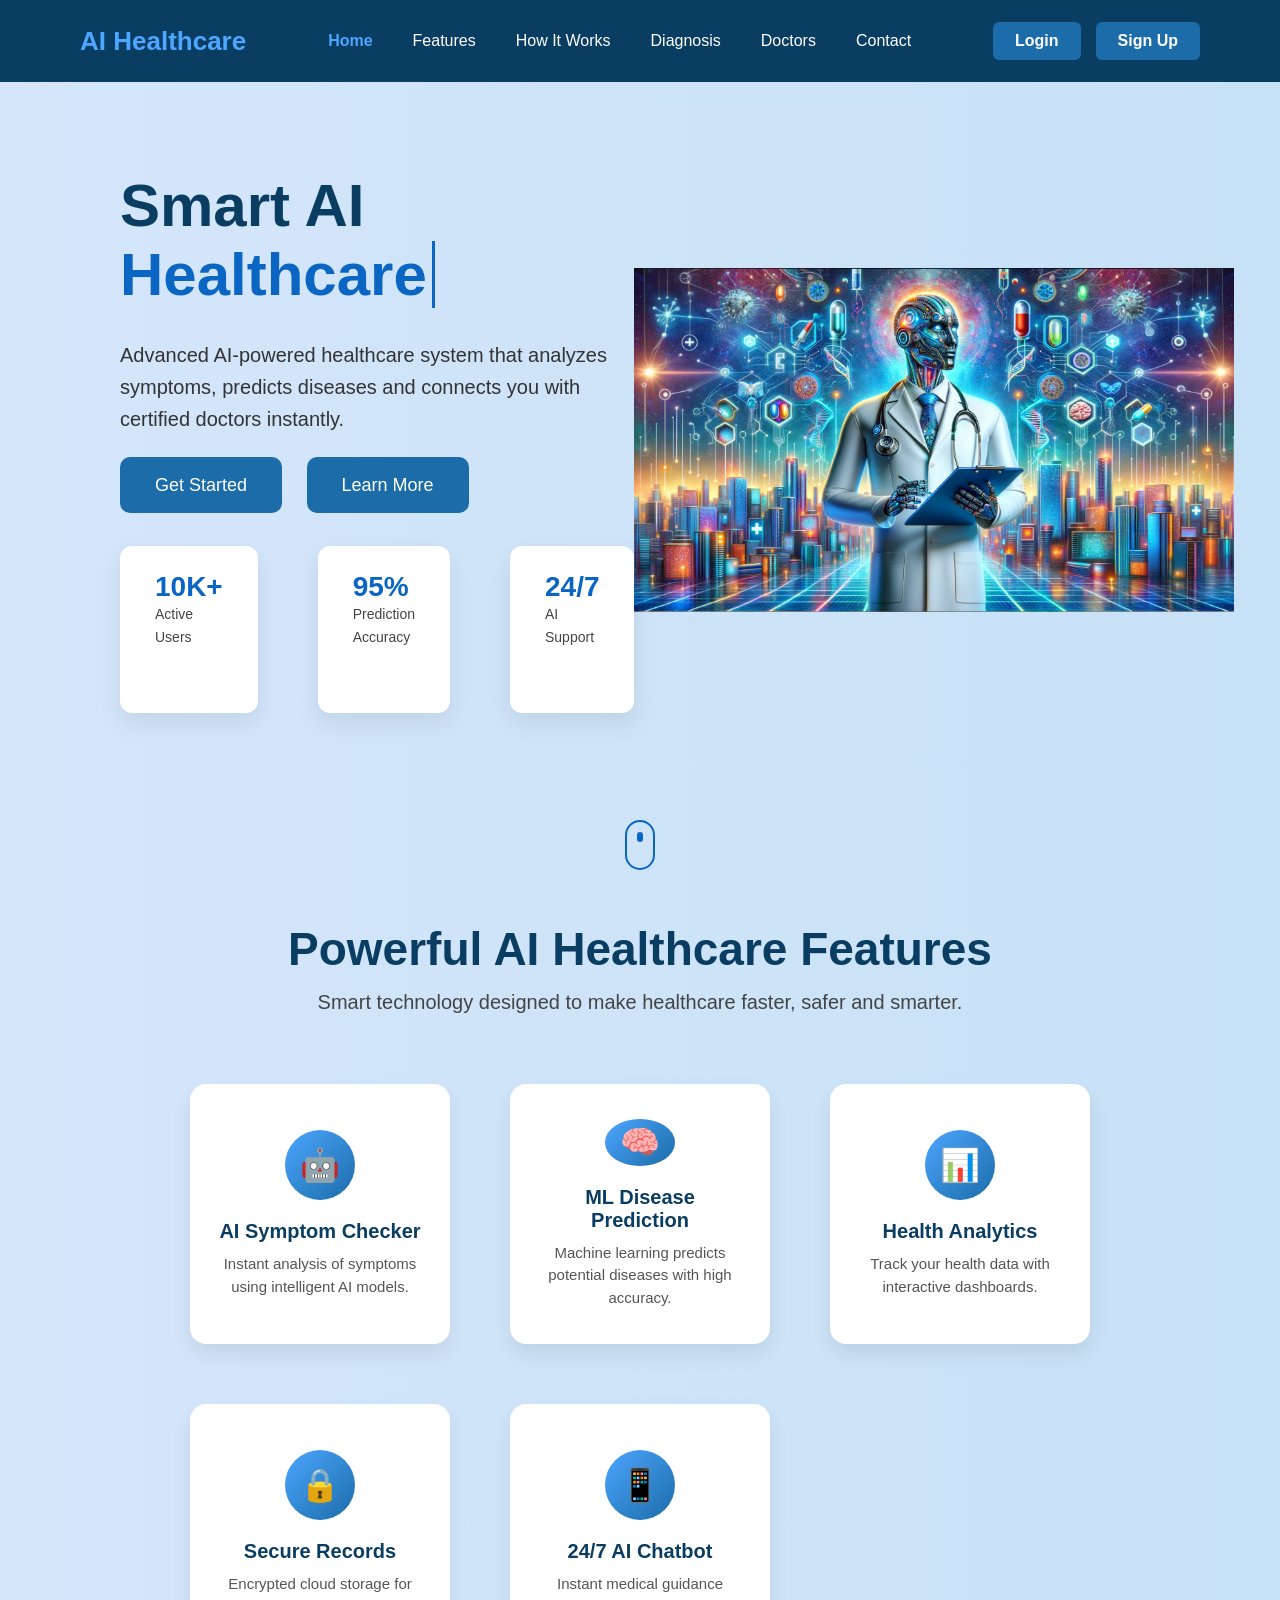
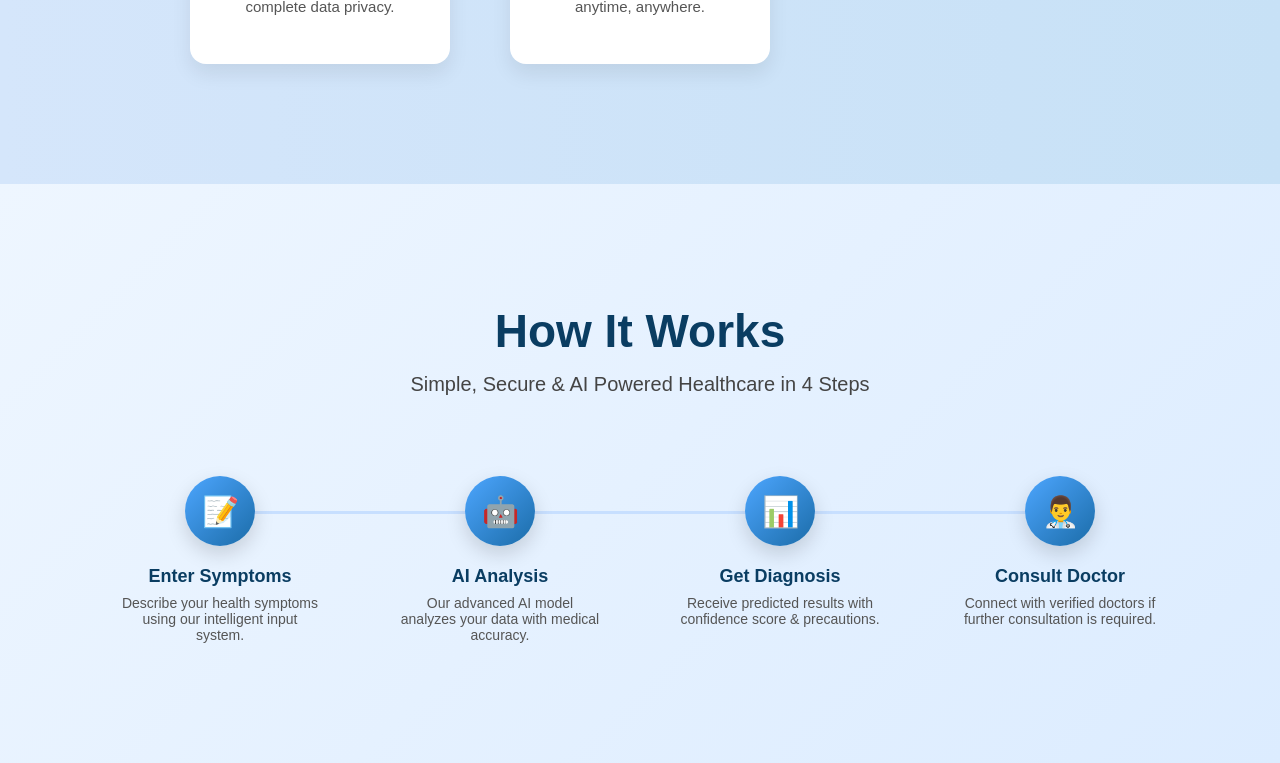
==== index.html @ 1644f329 "change style of how it works" ====
<!DOCTYPE html>
<html lang="en">
<head>
    <meta charset="UTF-8">
    <title>AI Healthcare Assistant</title>
    <link rel="stylesheet" href="style.css">
</head>
<body>

<nav class="navbar">
    <div class="logo">AI Healthcare</div>
    
    <ul class="nav-links">
        <li><a href="#home">Home</a></li>
        <li><a href="#features">Features</a></li>
        <li><a href="#how-it-works">How It Works</a></li>
        <li><a href="#diagnosis">Diagnosis</a></li>
        <li><a href="#doctors">Doctors</a></li>
        <li><a href="contact">Contact</a></li>
    </ul>

    <div class="auth-buttons">
        <a href="#" class="login">Login</a>
        <a href="#" class="signup">Sign Up</a>
    </div>
</nav>
<section class="home" id="home">

    <div class="floating-shape shape1"></div>
    <div class="floating-shape shape2"></div>
    <div class="floating-shape shape3"></div>

    <div class="home-content">
        <h1>
            Smart AI <span class="typing"></span>
        </h1>

        <p>
            Advanced AI-powered healthcare system that analyzes symptoms,
            predicts diseases and connects you with certified doctors instantly.
        </p>

        <div class="home-buttons">
            <a href="#" class="btn primary-btn">Get Started</a>
            <a href="#" class="btn secondary-btn">Learn More</a>
        </div>

        <div class="hero-stats">
            <div class="stat">
                <h3>10K+</h3>
                <p>Active Users</p>
            </div>
            <div class="stat">
                <h3>95%</h3>
                <p>Prediction Accuracy</p>
            </div>
            <div class="stat">
                <h3>24/7</h3>
                <p>AI Support</p>
            </div>
        </div>
    </div>

    <div class="home-image">
        <img src="healthcare.png" alt="AI Healthcare">
    </div>

    <div class="scroll-indicator"></div>

</section>
<section class="features" id="features">
    <h2 class="section-title">Powerful AI Healthcare Features</h2>
    <p class="section-subtitle">
        Smart technology designed to make healthcare faster, safer and smarter.
    </p>

    <!-- FIXED CLASS NAME -->
    <div class="features-container">

        <div class="feature-card">
            <div class="feature-icon">🤖</div>
            <h3>AI Symptom Checker</h3>
            <p>Instant analysis of symptoms using intelligent AI models.</p>
        </div>

        <div class="feature-card">
            <div class="feature-icon">🧠</div>
            <h3>ML Disease Prediction</h3>
            <p>Machine learning predicts potential diseases with high accuracy.</p>
        </div>

        <div class="feature-card">
            <div class="feature-icon">📊</div>
            <h3>Health Analytics</h3>
            <p>Track your health data with interactive dashboards.</p>
        </div>

        <div class="feature-card">
            <div class="feature-icon">🔒</div>
            <h3>Secure Records</h3>
            <p>Encrypted cloud storage for complete data privacy.</p>
        </div>

        <div class="feature-card">
            <div class="feature-icon">📱</div>
            <h3>24/7 AI Chatbot</h3>
            <p>Instant medical guidance anytime, anywhere.</p>
        </div>

    </div>
</section>


<section class="how-it-works" id="how-it-works">
    <div class="container">
        <h2 class="section-title">How It Works</h2>
        <p class="section-subtitle">Simple, Secure & AI Powered Healthcare in 4 Steps</p>

        <!-- FIXED CLASS NAME -->
        <div class="steps-container">

            <div class="step">
                <div class="step-icon">📝</div>
                <h3>Enter Symptoms</h3>
                <p>Describe your health symptoms using our intelligent input system.</p>
            </div>

            <div class="step">
                <div class="step-icon">🤖</div>
                <h3>AI Analysis</h3>
                <p>Our advanced AI model analyzes your data with medical accuracy.</p>
            </div>

            <div class="step">
                <div class="step-icon">📊</div>
                <h3>Get Diagnosis</h3>
                <p>Receive predicted results with confidence score & precautions.</p>
            </div>

            <div class="step">
                <div class="step-icon">👨‍⚕️</div>
                <h3>Consult Doctor</h3>
                <p>Connect with verified doctors if further consultation is required.</p>
            </div>

        </div>
    </div>
</section>
<script src="script.js"></script> </body> </html>
---- style.css ----
* {
    margin: 0;
    padding: 0;
    box-sizing: border-box;
    font-family: Arial, sans-serif;
}



.navbar {
    position: sticky;
    top: 0;
    z-index: 1000;
    display: flex;
    justify-content: space-between;
    align-items: center;
    padding: 22px 80px;
    background: #0A3D62;
    box-shadow: 0 4px 20px rgba(0, 0, 0, 0.2);
}

.logo {
    font-size: 26px;
    font-weight: bold;
    color:  #4DA6FF;
}

.nav-links {
    list-style: none;
    display: flex;
    gap: 40px;
}

.nav-links a {
    text-decoration: none;
    color: #ffffff;
    font-size: 16px;
    transition: 0.3s;
}

.nav-links a:hover {
    color: #4DA6FF;
}
.auth-buttons {
    display: flex;
    gap: 15px;
}

.login {
    background: #1B6CA8;
    padding: 10px 22px;
    border-radius: 6px;
    text-decoration: none;
    color: white;
    font-weight: bold;
    transition: 0.3s;}

.signup {
    background: #1B6CA8;
    padding: 10px 22px;
    border-radius: 6px;
    text-decoration: none;
    color: white;
    font-weight: bold;
    transition: 0.3s;
}
.login:hover {
    background: #4DA6FF;
}

.signup:hover {
    background: #4DA6FF;
}

/* ================= HOME ================= */

.home {
    display: flex;
    justify-content: space-between;
    align-items: center;
    padding: 0 120px;
    min-height: 80vh;
     overflow:hidden;
    background:linear-gradient(to right, #d5e6fb, #c7e1f6);
}

.home-content{
    max-width:650px;
    z-index:2;
}
.home-content h1 {
    font-size: 60px;
    color: #0A3D62;
    margin-bottom: 30px;
    font-weight:bold;
}

.typing {
    color:#0a66c2;
    border-right: 3px solid #0a66c2;
    animation: typing 3s steps(30) infinite, blink 0.75s step-end infinite;
    padding-right: 5px;
}

.home-content p {
    font-size: 20px;
    margin-bottom: 40px;
    line-height: 1.6;
    color: #333;
}
.home-buttons .btn{
    padding:18px 35px;
    border-radius:10px;
    margin-right:20px;
    font-size:18px;
    text-decoration:none;
}
.primary-btn {
    background: #1B6CA8;
    color: white;
    padding: 16px 30px;
    border-radius: 8px;
    text-decoration: none;
    transition: 0.3s;
}

.primary-btn:hover {
    background: #0A3D62;
}

.secondary-btn {
     background: #1B6CA8;
    color: white;
    padding: 16px 30px;
    border-radius: 8px;
    text-decoration: none;
    transition: 0.3s;
   
}

.secondary-btn:hover {
    background: #0A3D62;
    color: white;
}



.hero-stats {
    display: flex;
    gap: 60px;
    margin-top: 50px;
}

.stat {
    background: white;
    padding: 25px 35px;
    border-radius: 12px;
    box-shadow: 0 10px 25px rgba(0,0,0,0.08);
}

.stat h3 {
    font-size: 28px;
    color: #0a66c2;
}

.stat p {
    font-size: 14px;
    color:#444;
}
/* SCROLL ANIMATION */




.home-image img {
    width: 600px;
    animation: floatImage 4s ease-in-out infinite;
}
@keyframes typing {
    from { width: 0; }
    to { width: 100%; }
}
@keyframes blink {
    0%, 100% { border-color: transparent; }
    50% { border-color: #0a66c2; }
}
@keyframes floatImage {
    0% { transform: translateY(0); }
    50% { transform: translateY(-20px); }
    100% { transform: translateY(0); }
}

.scroll-indicator{
    position:absolute;
    bottom:30px;
    left:50%;
    transform:translateX(-50%);
    width:30px;
    height:50px;
    border:2px solid #0a66c2;
    border-radius:25px;
}

.scroll-indicator::after{
    content:'';
    position:absolute;
    top:10px;
    left:50%;
    transform:translateX(-50%);
    width:6px;
    height:10px;
    background:#0a66c2;
    border-radius:3px;
    animation:scroll 2s infinite;
}

@keyframes scroll{
    0%{opacity:0; top:10px;}
    50%{opacity:1;}
    100%{opacity:0; top:25px;}
}



.features {
    padding: 120px 10%;
    text-align: center;
     background:linear-gradient(to right, #d5e6fb, #c7e1f6);
}



.section-title {
    font-size: 46px;
    color: #0A3D62;
    margin-bottom: 15px;
    font-weight: 700;
}

.section-subtitle {
    font-size: 20px;
    color: #444;
    margin-bottom: 70px;
}



.features-container {
    display: grid;
    grid-template-columns: repeat(3, 260px);
    justify-content: center;
    gap: 60px;
}


.feature-card {
    width: 260px;
    height: 260px;
    background: white;
    border-radius: 16px;
    padding: 35px 25px;
    text-align: center;
    box-shadow: 0 10px 20px rgba(0,0,0,0.08);
    transition: transform 0.3s ease, box-shadow 0.3s ease;

    display: flex;
    flex-direction: column;
    justify-content: center;
    align-items: center;
}



.feature-card:hover {
    transform: scale(1.02);
    box-shadow: 0 18px 35px rgba(0,0,0,0.18);
}



.feature-icon {
    font-size: 32px;
    width: 70px;
    height: 70px;
    border-radius: 50%;
    margin-bottom: 20px;

    display: flex;
    align-items: center;
    justify-content: center;

    background: linear-gradient(135deg,#4DA6FF,#1B6CA8);
    color: white;
}



.feature-card h3 {
    font-size: 20px;
    margin-bottom: 10px;
    color: #0A3D62;
}



.feature-card p {
    font-size: 15px;
    color: #555;
    line-height: 1.5;
}



.feature-card:last-child {
    grid-column: 2;
}

/* ================= HOW IT WORKS ================= */

.how-it-works{
    padding:120px 8%;
    background:linear-gradient(135deg,#eef6ff,#dcecff);
    text-align:center;
}

/* STEPS CONTAINER */

.steps-container{
    display:flex;
    justify-content:center;
    align-items:flex-start;
    gap:80px;
    margin-top:80px;
    position:relative;
    flex-wrap:nowrap;
}

/* HORIZONTAL LINE */

.steps-container::before{
    content:"";
    position:absolute;
    top:35px;
    left:10%;
    width:80%;
    height:3px;
    background:#c7dfff;
}

/* STEP */

.step{
    width:200px;
    text-align:center;
}

/* ICON */

.step-icon{
    width:70px;
    height:70px;
    margin:auto;
    border-radius:50%;
    background:linear-gradient(135deg,#4DA6FF,#1B6CA8);
    color:white;
    font-size:30px;

    display:flex;
    align-items:center;
    justify-content:center;

    box-shadow:0 8px 20px rgba(0,0,0,0.15);
    margin-bottom:20px;

    transition:0.3s;
}

/* HOVER EFFECT */

.step:hover .step-icon{
    transform:scale(1.15);
    box-shadow:0 12px 30px rgba(0,0,0,0.25);
}

/* TEXT */

.step h3{
    font-size:18px;
    margin-bottom:8px;
    color:#0A3D62;
}

.step p{
    font-size:14px;
    color:#555;
}

.hidden{
opacity:0;
transform:translateY(40px);
transition:all 0.8s ease;
}

.show{
opacity:1;
transform:translateY(0);
}

/* ACTIVE NAVBAR LINK */

.nav-links a.active{
color:#4DA6FF;
font-weight:bold;
}
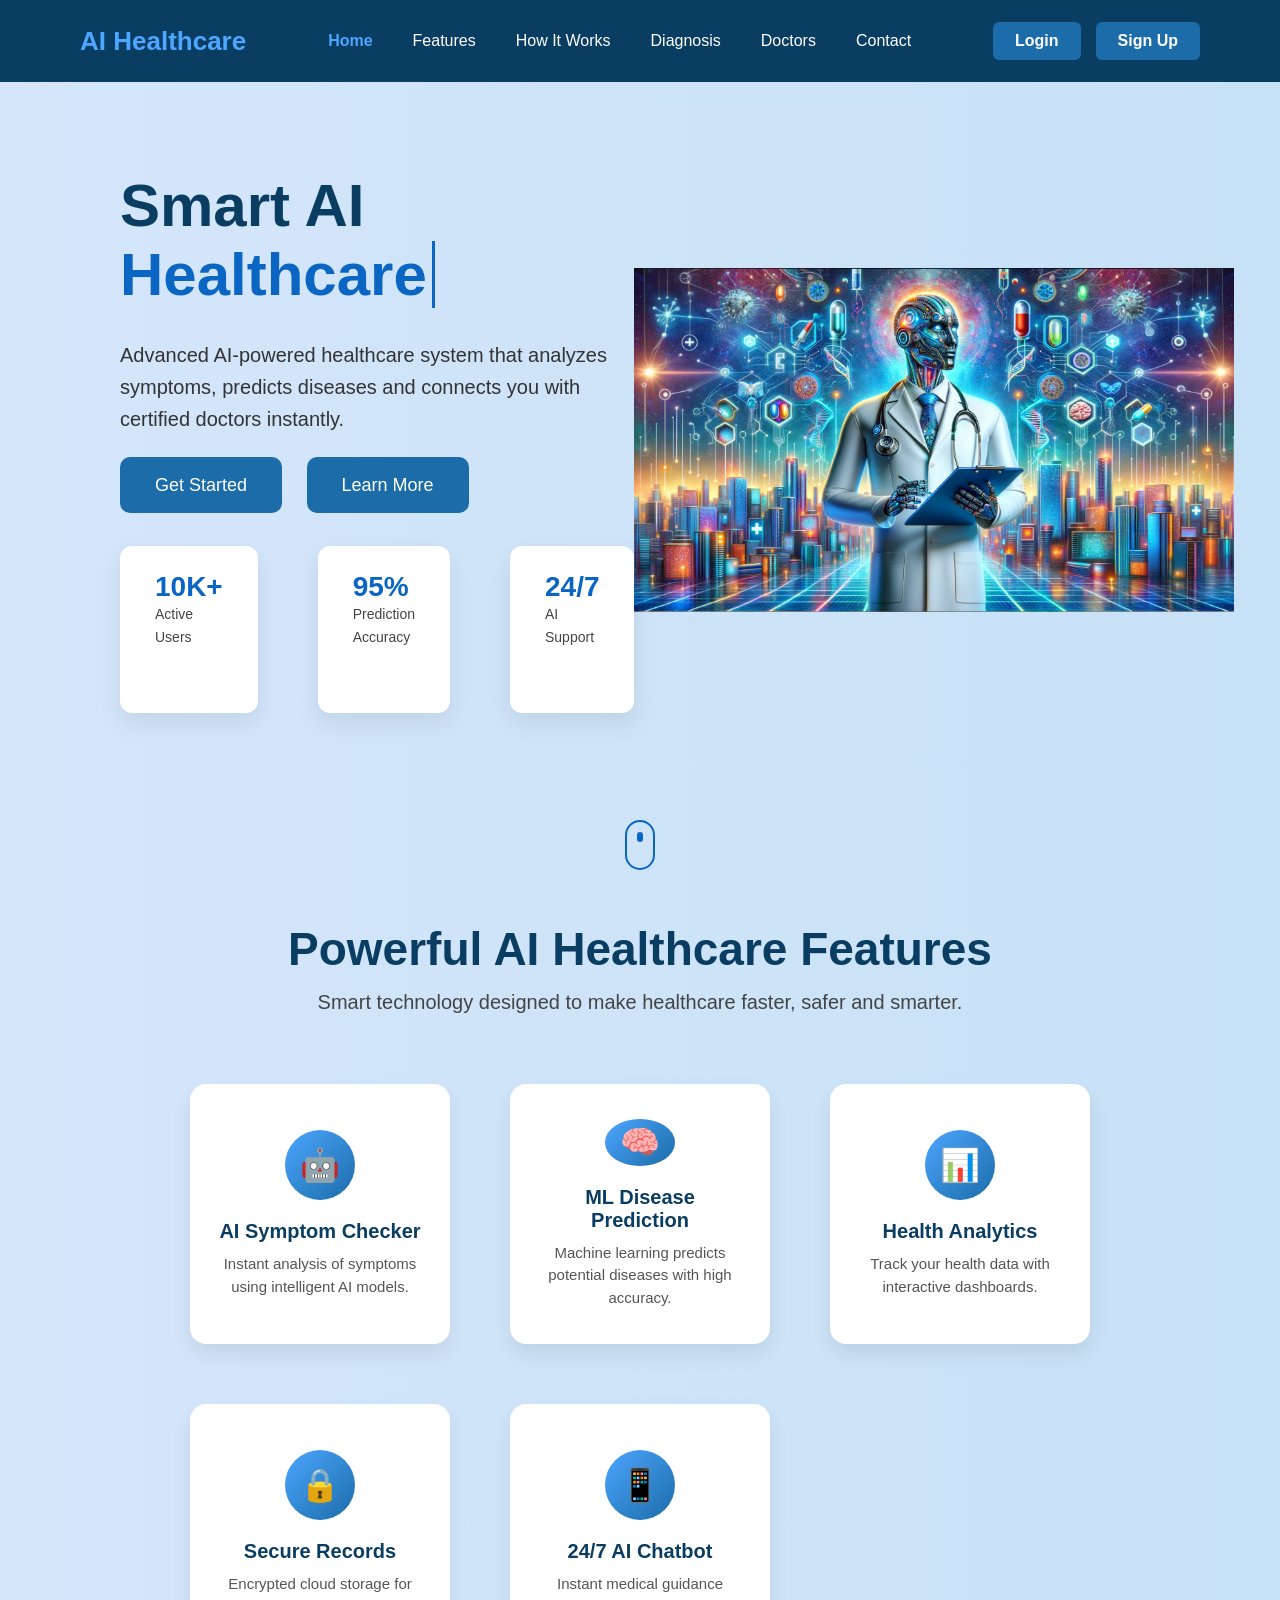
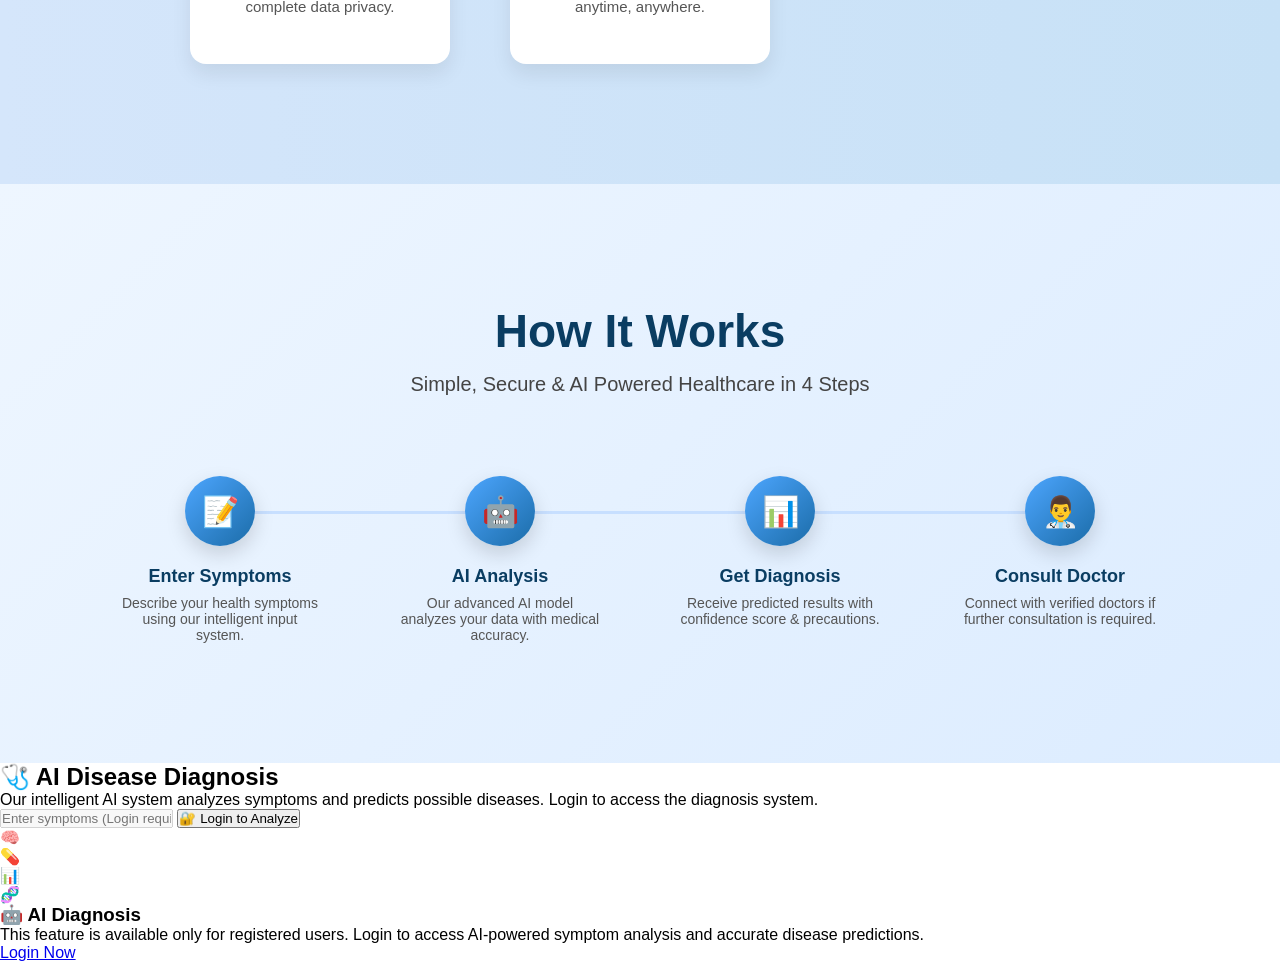
==== commit 5897c275: "created disgnosis section" ====
--- a/index.html
+++ b/index.html
@@ -116,7 +116,7 @@
         <h2 class="section-title">How It Works</h2>
         <p class="section-subtitle">Simple, Secure & AI Powered Healthcare in 4 Steps</p>
 
-        <!-- FIXED CLASS NAME -->
+      
         <div class="steps-container">
 
             <div class="step">
@@ -146,4 +146,64 @@
         </div>
     </div>
 </section>
+<section class="diagnosis" id="diagnosis">
+
+<div class="diagnosis-container">
+
+<div class="diagnosis-left">
+
+<h2 class="diagnosis-title">
+🩺 AI Disease Diagnosis
+</h2>
+
+<p class="diagnosis-subtitle">
+Our intelligent AI system analyzes symptoms and predicts possible diseases.
+Login to access the diagnosis system.
+</p>
+
+<div class="diagnosis-box">
+
+<input type="text" placeholder="Enter symptoms (Login required)" disabled>
+
+<button id="loginRedirectBtn">
+🔐 Login to Analyze
+</button>
+
+</div>
+
+<div class="diagnosis-icons">
+
+<div class="d-icon">🧠</div>
+<div class="d-icon">💊</div>
+<div class="d-icon">📊</div>
+<div class="d-icon">🧬</div>
+
+</div>
+
+</div>
+
+
+<div class="diagnosis-right">
+
+<div class="result-box">
+
+<h3>🤖 AI Diagnosis</h3>
+
+<p>
+This feature is available only for registered users.
+Login to access AI-powered symptom analysis and
+accurate disease predictions.
+</p>
+
+<a href="login.html" class="diagnosis-login-btn">
+Login Now
+</a>
+
+</div>
+
+</div>
+
+</div>
+
+</section>
 <script src="script.js"></script> </body> </html>
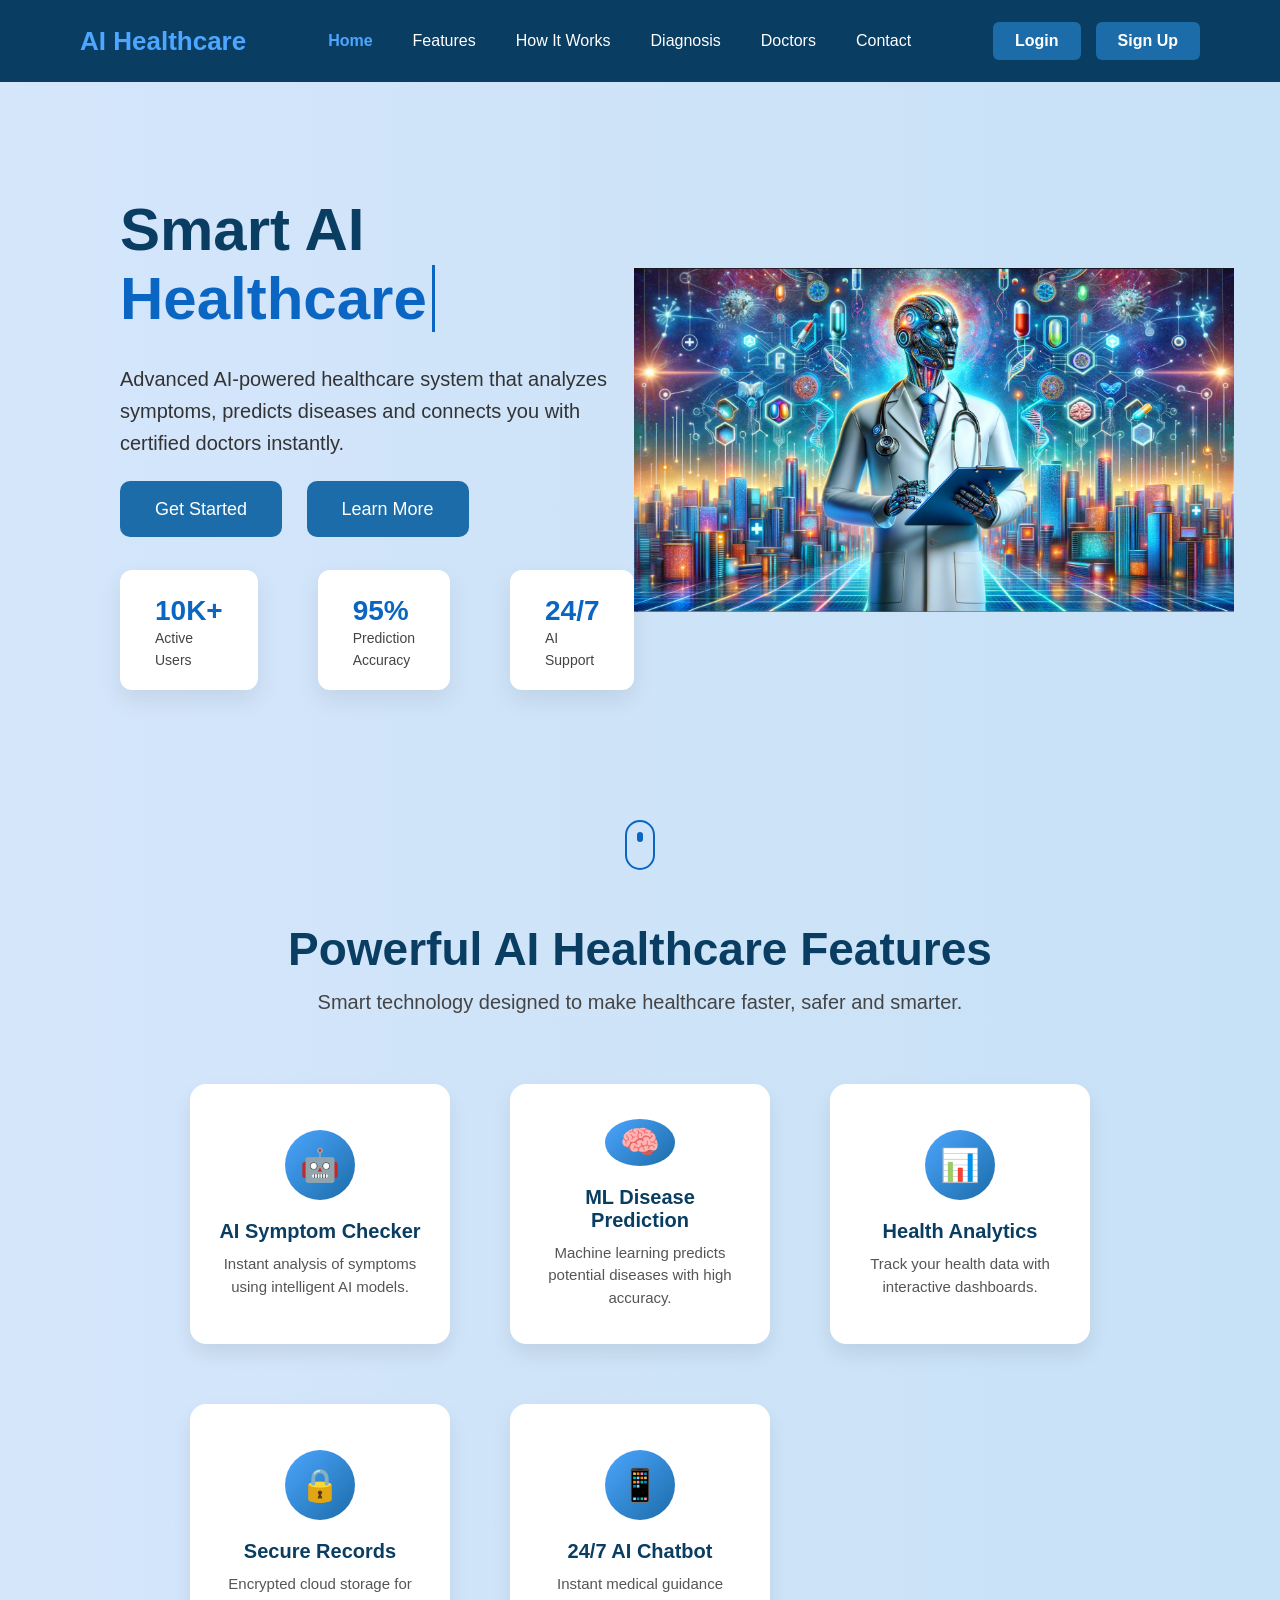
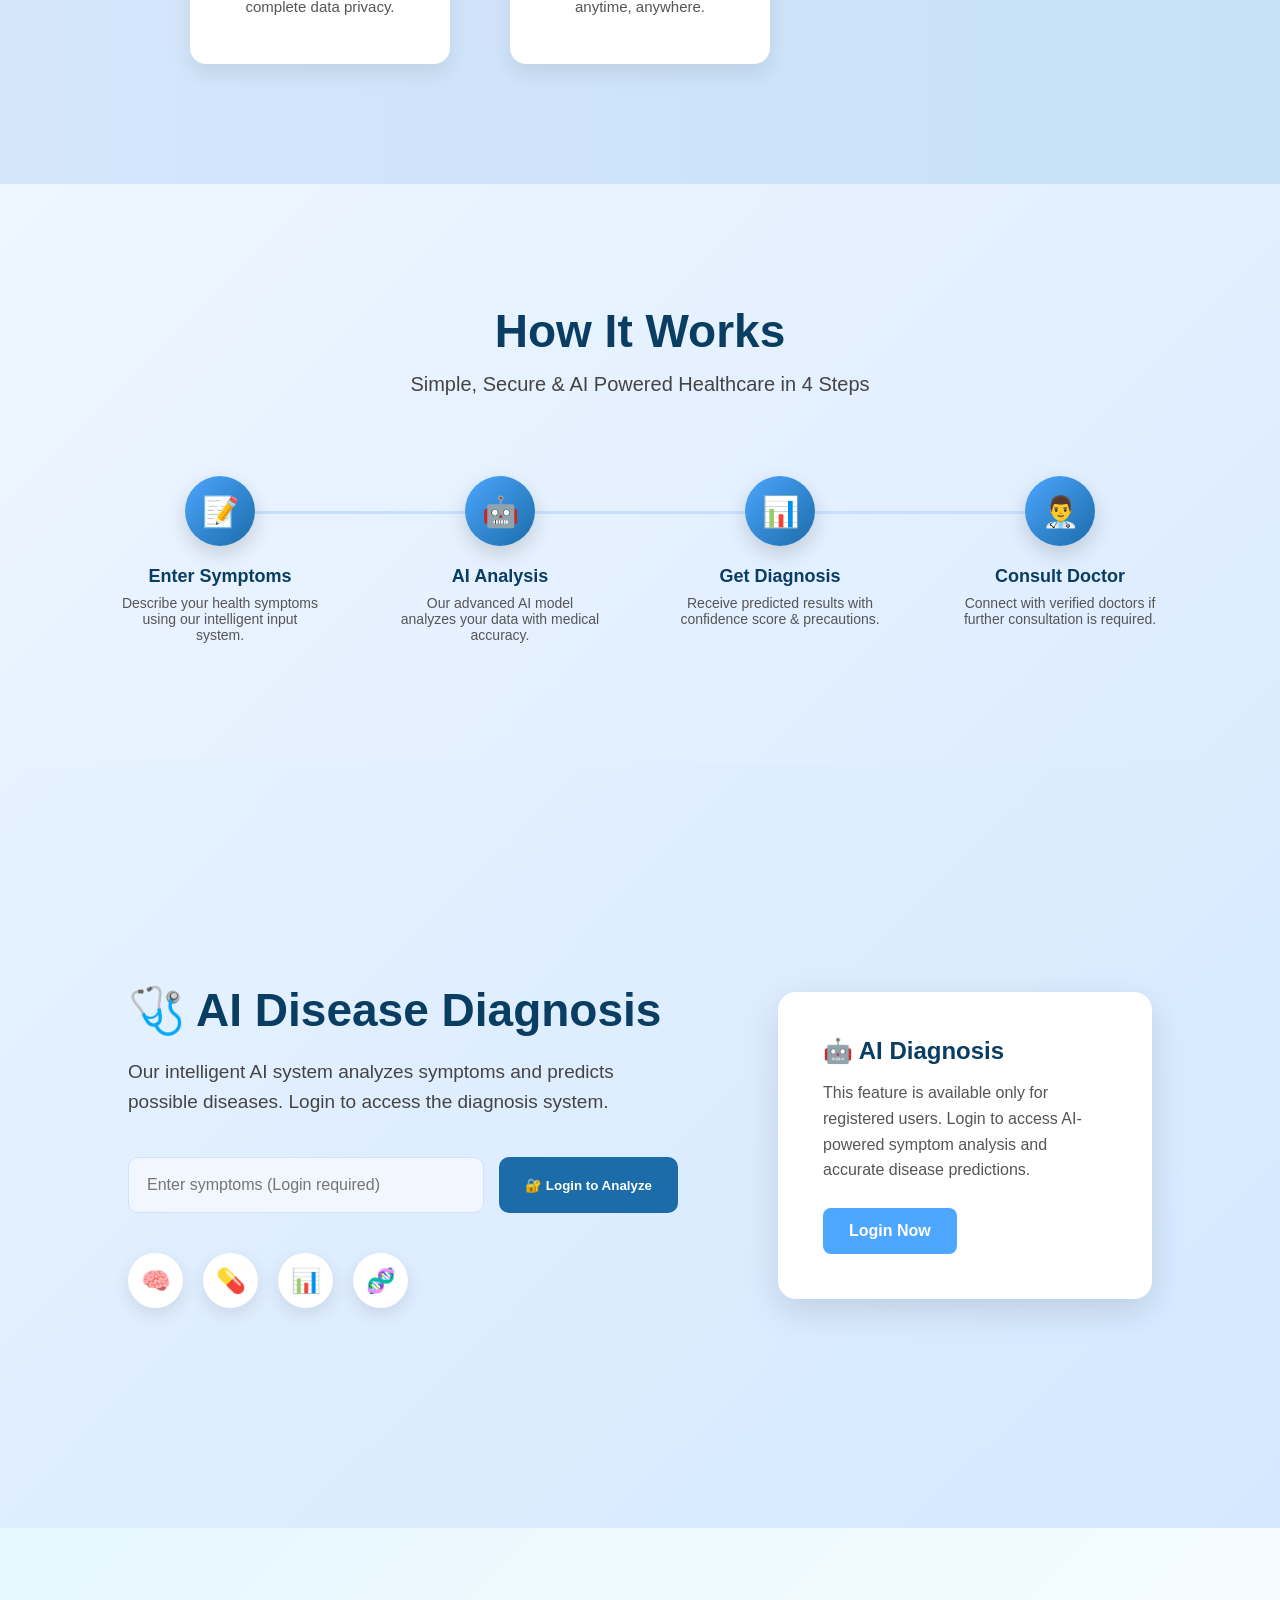
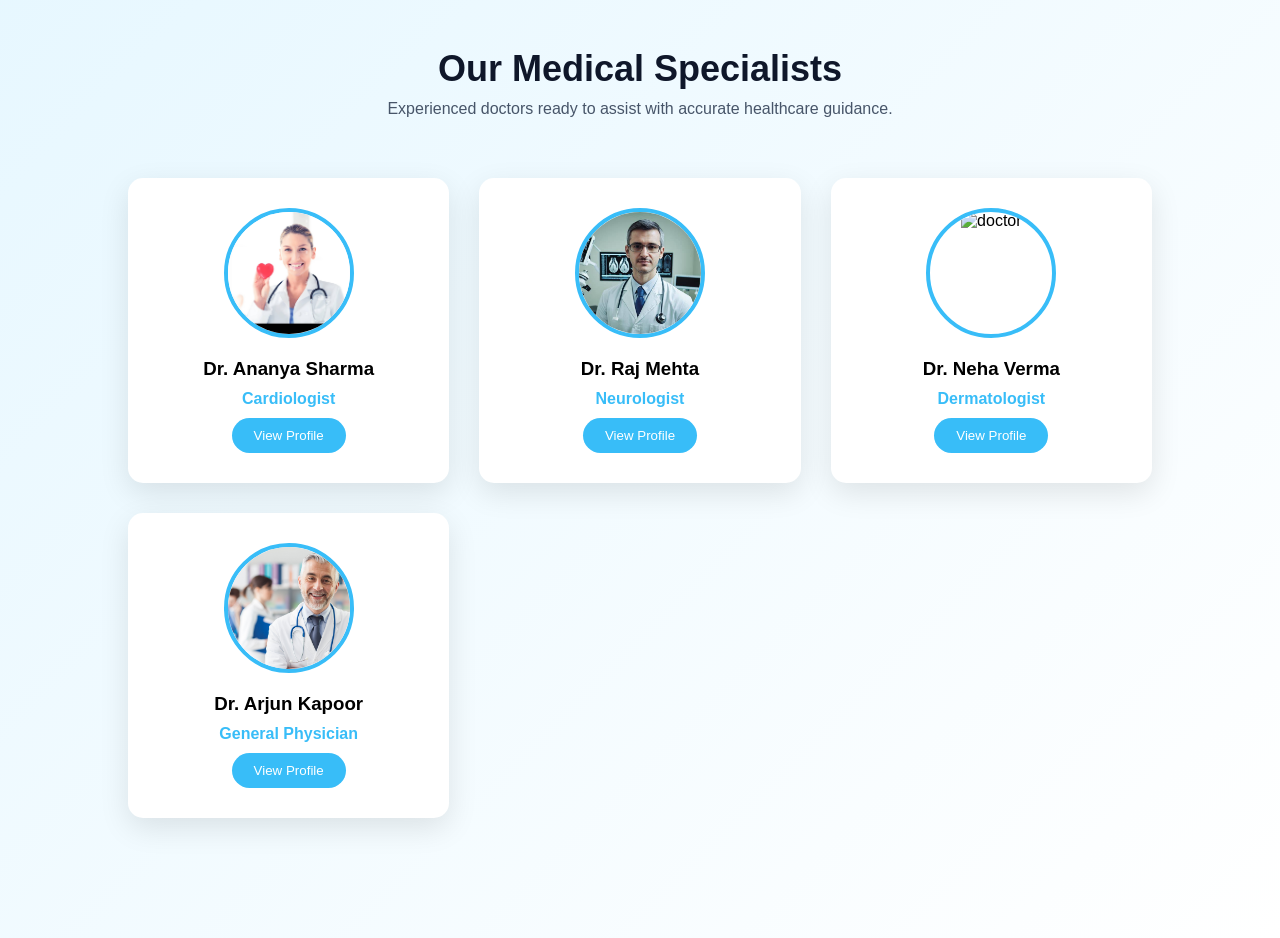
==== commit 69c42609: "Add doctors section with profile cards and animations" ====
--- a/index.html
+++ b/index.html
@@ -206,4 +206,52 @@
 </div>
 
 </section>
+<section class="doctors" id="doctors">
+
+<h2 class="doctors-title">Our Medical Specialists</h2>
+<p class="doctors-subtitle">
+Experienced doctors ready to assist with accurate healthcare guidance.
+</p>
+
+<div class="doctors-container">
+
+<div class="doctor-card">
+<div class="doctor-img">
+<img src="images/doctor1.jpg" alt="doctor">
+</div>
+<h3>Dr. Ananya Sharma</h3>
+<p class="speciality">Cardiologist</p>
+<button class="doctor-btn">View Profile</button>
+</div>
+
+<div class="doctor-card">
+<div class="doctor-img">
+<img src="images/doctor2.jpg" alt="doctor">
+</div>
+<h3>Dr. Raj Mehta</h3>
+<p class="speciality">Neurologist</p>
+<button class="doctor-btn">View Profile</button>
+</div>
+
+<div class="doctor-card">
+<div class="doctor-img">
+<img src="images/doctor3.jpg" alt="doctor">
+</div>
+<h3>Dr. Neha Verma</h3>
+<p class="speciality">Dermatologist</p>
+<button class="doctor-btn">View Profile</button>
+</div>
+
+<div class="doctor-card">
+<div class="doctor-img">
+<img src="images/doctor4.jpg" alt="doctor">
+</div>
+<h3>Dr. Arjun Kapoor</h3>
+<p class="speciality">General Physician</p>
+<button class="doctor-btn">View Profile</button>
+</div>
+
+</div>
+
+</section>
 <script src="script.js"></script> </body> </html>
--- a/style.css
+++ b/style.css
@@ -149,6 +149,7 @@
     display: flex;
     gap: 60px;
     margin-top: 50px;
+    height:120px;
 }
 
 .stat {
@@ -395,12 +396,146 @@
     color:#555;
 }
 
+
+/* ================= DIAGNOSIS ================= */
+
+.diagnosis{
+padding:150px 10%;
+min-height:85vh;
+background:linear-gradient(135deg,#e6f2ff,#d4e8ff);
+display:flex;
+align-items:center;
+}
+
+.diagnosis-container{
+display:flex;
+justify-content:space-between;
+align-items:center;
+gap:100px;
+width:100%;
+}
+
+/* LEFT SIDE */
+
+.diagnosis-left{
+max-width:550px;
+}
+
+.diagnosis-title{
+font-size:46px;
+color:#0A3D62;
+margin-bottom:20px;
+}
+
+.diagnosis-subtitle{
+font-size:19px;
+color:#444;
+margin-bottom:40px;
+line-height:1.6;
+}
+
+/* INPUT AREA */
+
+.diagnosis-box{
+display:flex;
+gap:15px;
+margin-bottom:40px;
+}
+
+.diagnosis-box input{
+flex:1;
+padding:18px;
+border-radius:10px;
+border:1px solid #cfe3ff;
+font-size:16px;
+background:#f1f6ff;
+cursor:not-allowed;
+}
+
+.diagnosis-box button{
+padding:18px 26px;
+border:none;
+border-radius:10px;
+background:#1B6CA8;
+color:white;
+font-weight:bold;
+cursor:pointer;
+transition:0.3s;
+}
+
+.diagnosis-box button:hover{
+background:#0A3D62;
+}
+
+/* ICONS */
+
+.diagnosis-icons{
+display:flex;
+gap:20px;
+margin-top:10px;
+}
+
+.d-icon{
+width:55px;
+height:55px;
+border-radius:50%;
+background:white;
+display:flex;
+align-items:center;
+justify-content:center;
+font-size:24px;
+box-shadow:0 6px 18px rgba(0,0,0,0.1);
+transition:0.3s;
+}
+
+.d-icon:hover{
+transform:scale(1.1);
+box-shadow:0 10px 25px rgba(0,0,0,0.2);
+}
+
+/* RIGHT SIDE */
+
+.result-box{
+background:white;
+padding:45px;
+border-radius:18px;
+box-shadow:0 12px 35px rgba(0,0,0,0.12);
+max-width:420px;
+}
+
+.result-box h3{
+font-size:24px;
+margin-bottom:15px;
+color:#0A3D62;
+}
+
+.result-box p{
+font-size:16px;
+color:#555;
+margin-bottom:25px;
+line-height:1.6;
+}
+
+.diagnosis-login-btn{
+display:inline-block;
+padding:14px 26px;
+background:#4DA6FF;
+color:white;
+border-radius:8px;
+text-decoration:none;
+font-weight:bold;
+transition:0.3s;
+}
+
+.diagnosis-login-btn:hover{
+background:#1B6CA8;
+}
+
 .hidden{
 opacity:0;
 transform:translateY(40px);
 transition:all 0.8s ease;
 }
-
 .show{
 opacity:1;
 transform:translateY(0);
@@ -412,3 +547,76 @@
 color:#4DA6FF;
 font-weight:bold;
 }
+
+.doctors{
+padding:120px 10%;
+background:linear-gradient(135deg,#e6f7ff,#ffffff);
+text-align:center;
+}
+
+.doctors-title{
+font-size:36px;
+color:#0f172a;
+margin-bottom:10px;
+}
+
+.doctors-subtitle{
+color:#475569;
+margin-bottom:60px;
+}
+
+.doctors-container{
+display:grid;
+grid-template-columns:repeat(auto-fit,minmax(250px,1fr));
+gap:30px;
+}
+
+.doctor-card{
+background:white;
+padding:30px;
+border-radius:15px;
+box-shadow:0 10px 30px rgba(0,0,0,0.1);
+transition:0.4s;
+}
+
+.doctor-card:hover{
+transform:translateY(-10px) scale(1.02);
+box-shadow:0 20px 40px rgba(0,0,0,0.15);
+}
+
+.doctor-img{
+width:130px;
+height:130px;
+margin:auto;
+margin-bottom:20px;
+border-radius:50%;
+overflow:hidden;
+border:4px solid #38bdf8;
+}
+
+.doctor-img img{
+width:100%;
+height:100%;
+object-fit:cover;
+}
+
+.speciality{
+color:#38bdf8;
+margin:10px 0;
+font-weight:600;
+}
+
+.doctor-btn{
+padding:10px 22px;
+border:none;
+background:#38bdf8;
+color:white;
+border-radius:25px;
+cursor:pointer;
+transition:0.3s;
+}
+
+.doctor-btn:hover{
+background:#0284c7;
+transform:scale(1.05);
+}
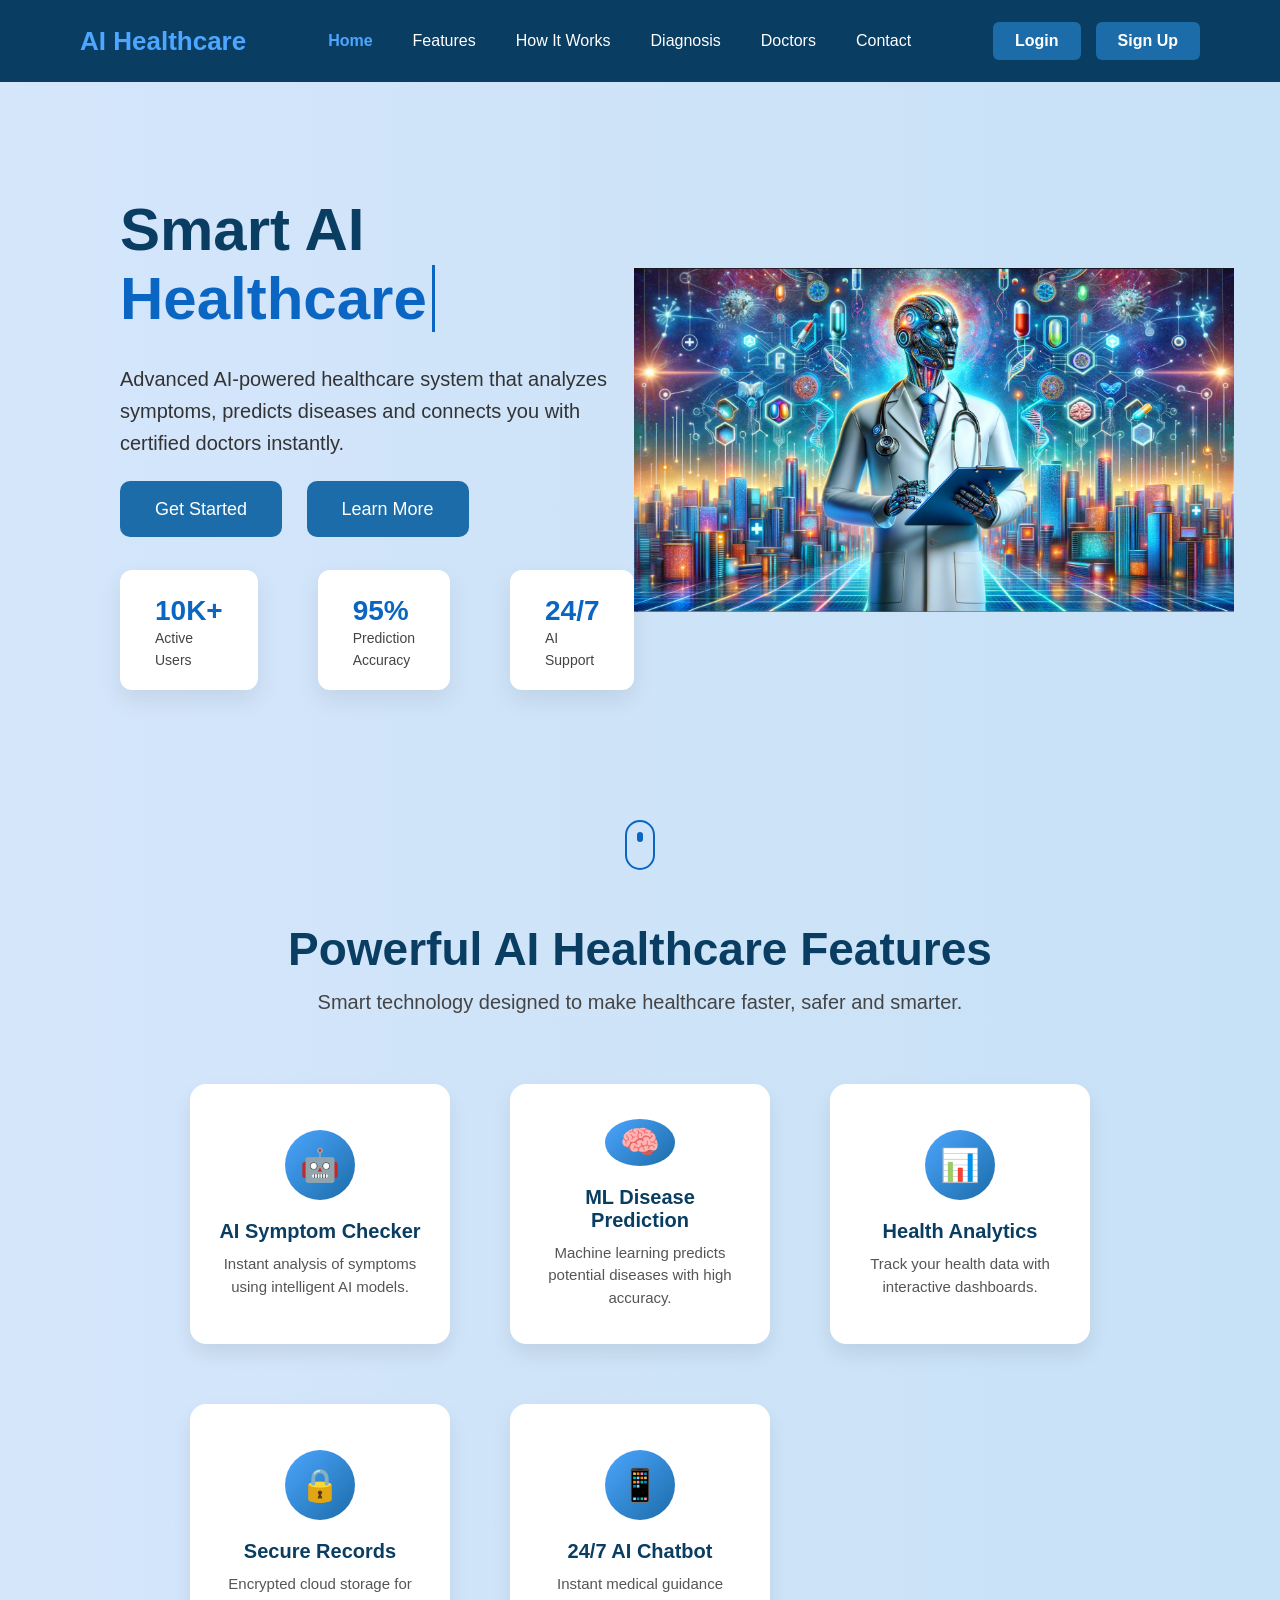
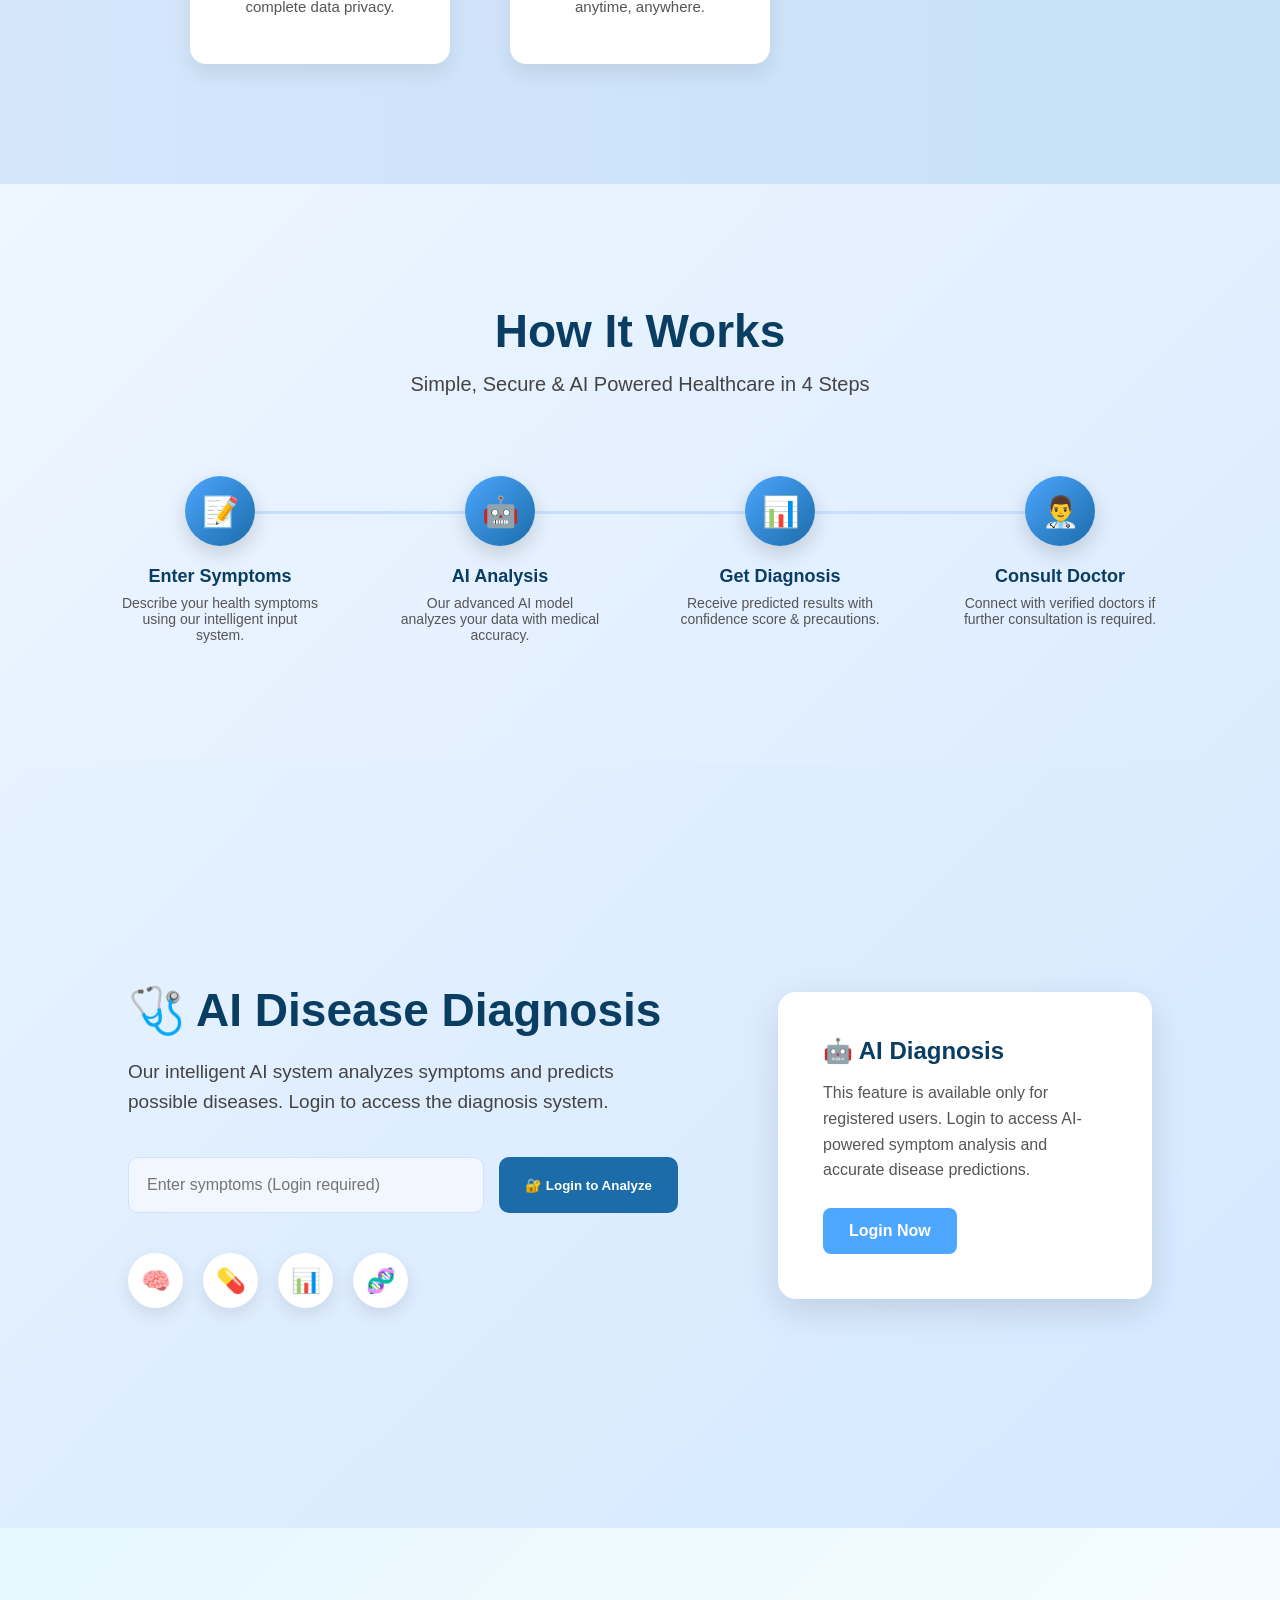
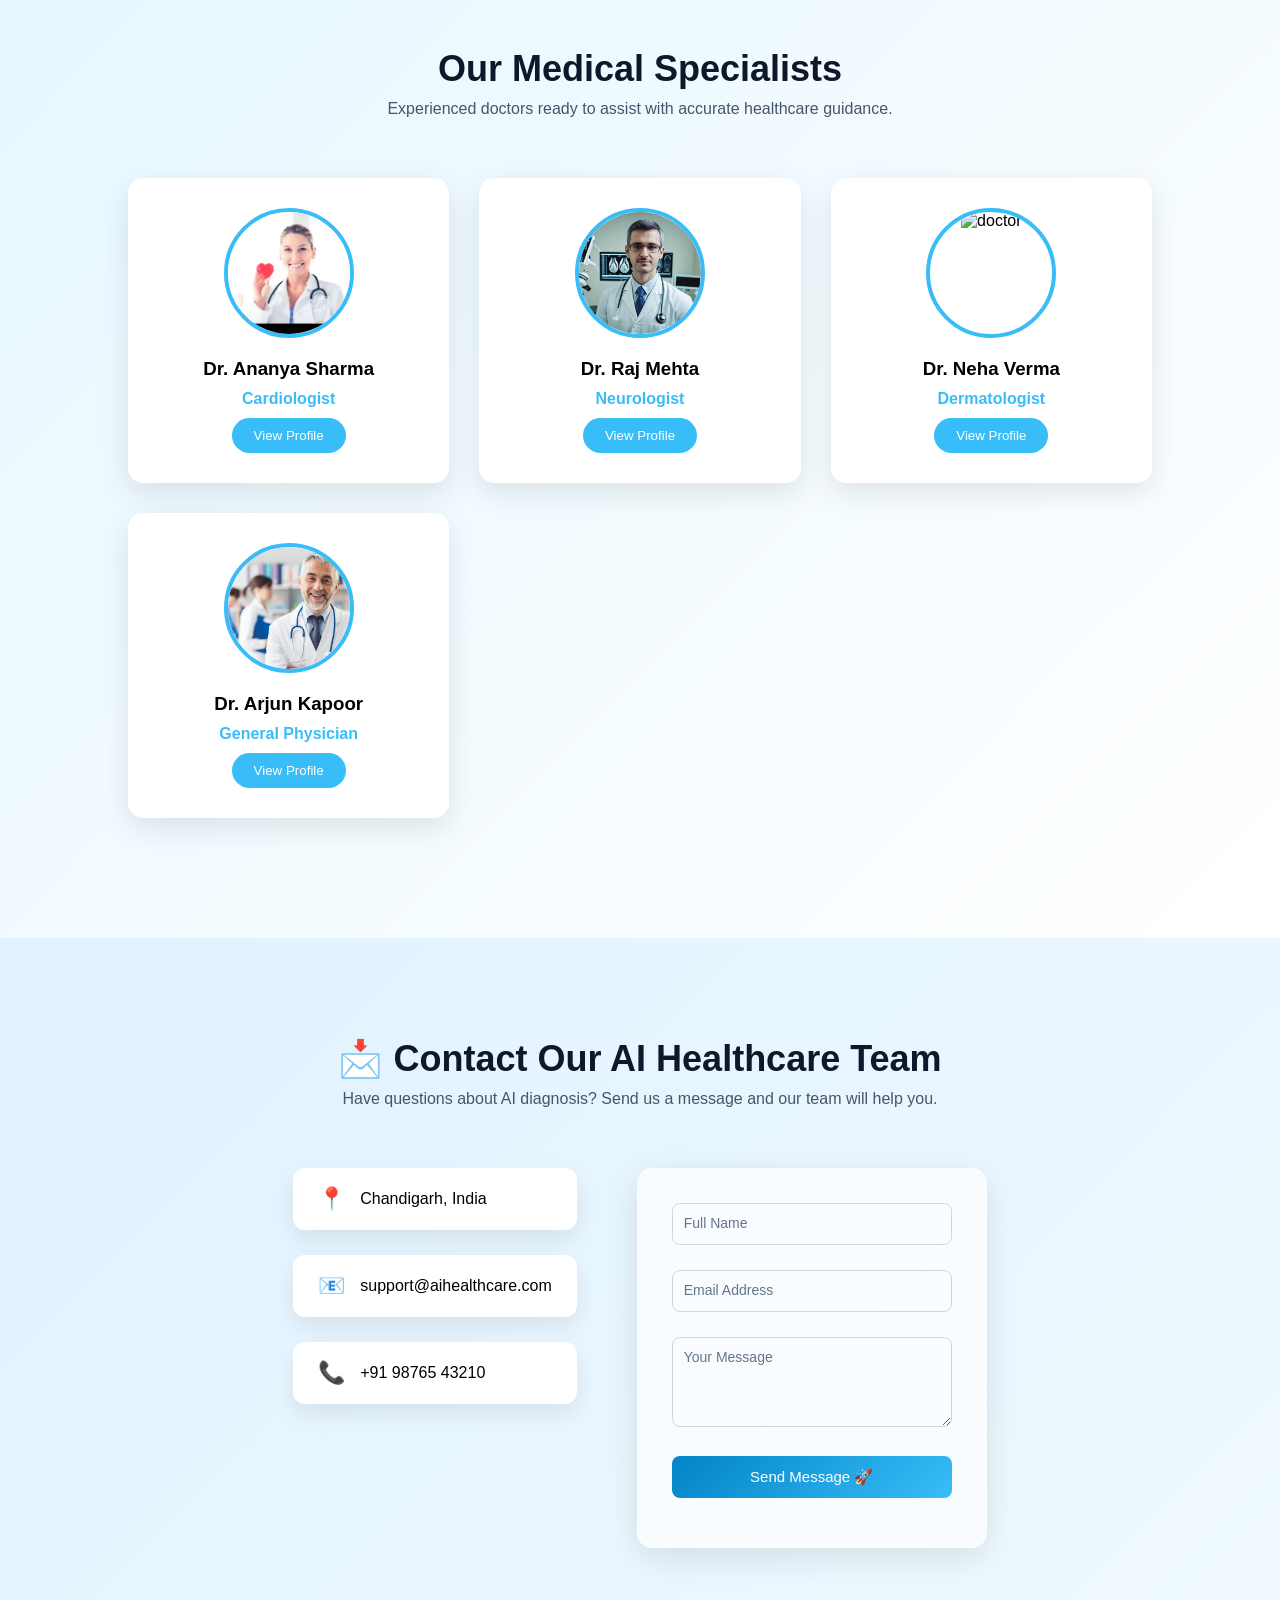
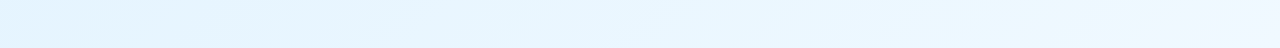
==== commit 630425f7: "Create animated contact section with interactive form for AI Healthcare website" ====
--- a/index.html
+++ b/index.html
@@ -254,4 +254,69 @@
 </div>
 
 </section>
+<section class="contact" id="contact">
+
+<div class="contact-container">
+
+<h2 class="contact-title">📩 Contact Our AI Healthcare Team</h2>
+<p class="contact-subtitle">
+Have questions about AI diagnosis? Send us a message and our team will help you.
+</p>
+
+<div class="contact-content">
+
+<div class="contact-info">
+
+<div class="info-card">
+<span>📍</span>
+<p>Chandigarh, India</p>
+</div>
+
+<div class="info-card">
+<span>📧</span>
+<p>support@aihealthcare.com</p>
+</div>
+
+<div class="info-card">
+<span>📞</span>
+<p>+91 98765 43210</p>
+</div>
+
+</div>
+
+
+<div class="contact-form-box">
+
+<form id="contactForm">
+
+<div class="input-group">
+<input type="text" required>
+<label>Full Name</label>
+</div>
+
+<div class="input-group">
+<input type="email" required>
+<label>Email Address</label>
+</div>
+
+<div class="input-group">
+<textarea rows="4" required></textarea>
+<label>Your Message</label>
+</div>
+
+<button type="submit" class="contact-btn">
+Send Message 🚀
+</button>
+
+<p id="successMessage"></p>
+
+</form>
+
+</div>
+
+</div>
+
+</div>
+
+</section>
 <script src="script.js"></script> </body> </html>
--- a/style.css
+++ b/style.css
@@ -620,3 +620,137 @@
 background:#0284c7;
 transform:scale(1.05);
 }
+
+.contact{
+padding:100px 10%;
+background:linear-gradient(135deg,#e0f2fe,#f0f9ff);
+}
+
+.contact-title{
+text-align:center;
+font-size:36px;
+color:#0f172a;
+margin-bottom:10px;
+animation:fadeDown 1s ease;
+}
+
+.contact-subtitle{
+text-align:center;
+color:#475569;
+margin-bottom:60px;
+}
+
+.contact-content{
+display:flex;
+gap:60px;
+justify-content:center;
+flex-wrap:wrap;
+}
+
+.contact-info{
+display:flex;
+flex-direction:column;
+gap:25px;
+}
+
+.info-card{
+display:flex;
+align-items:center;
+gap:15px;
+background:white;
+padding:18px 25px;
+border-radius:12px;
+box-shadow:0 10px 25px rgba(0,0,0,0.08);
+transition:0.3s;
+}
+
+.info-card:hover{
+transform:translateY(-6px);
+box-shadow:0 15px 35px rgba(0,0,0,0.15);
+}
+
+.info-card span{
+font-size:22px;
+}
+
+.contact-form-box{
+background:rgba(255,255,255,0.7);
+backdrop-filter:blur(10px);
+padding:35px;
+border-radius:15px;
+width:350px;
+box-shadow:0 10px 35px rgba(0,0,0,0.1);
+}
+
+.input-group{
+position:relative;
+margin-bottom:25px;
+}
+
+.input-group input,
+.input-group textarea{
+width:100%;
+padding:12px;
+border:1px solid #cbd5e1;
+border-radius:8px;
+outline:none;
+font-size:14px;
+background:transparent;
+}
+
+.input-group label{
+position:absolute;
+top:12px;
+left:12px;
+color:#64748b;
+font-size:14px;
+transition:0.3s;
+pointer-events:none;
+}
+
+.input-group input:focus + label,
+.input-group textarea:focus + label,
+.input-group input:valid + label,
+.input-group textarea:valid + label{
+top:-10px;
+left:10px;
+background:white;
+padding:0 5px;
+font-size:12px;
+color:#0284c7;
+}
+
+.contact-btn{
+width:100%;
+padding:12px;
+border:none;
+border-radius:8px;
+background:linear-gradient(135deg,#0284c7,#38bdf8);
+color:white;
+font-size:15px;
+cursor:pointer;
+transition:0.3s;
+}
+
+.contact-btn:hover{
+transform:scale(1.05);
+box-shadow:0 10px 25px rgba(0,0,0,0.2);
+}
+
+#successMessage{
+margin-top:15px;
+font-size:14px;
+color:green;
+text-align:center;
+}
+
+@keyframes fadeDown{
+from{
+opacity:0;
+transform:translateY(-30px);
+}
+to{
+opacity:1;
+transform:translateY(0);
+}
+}
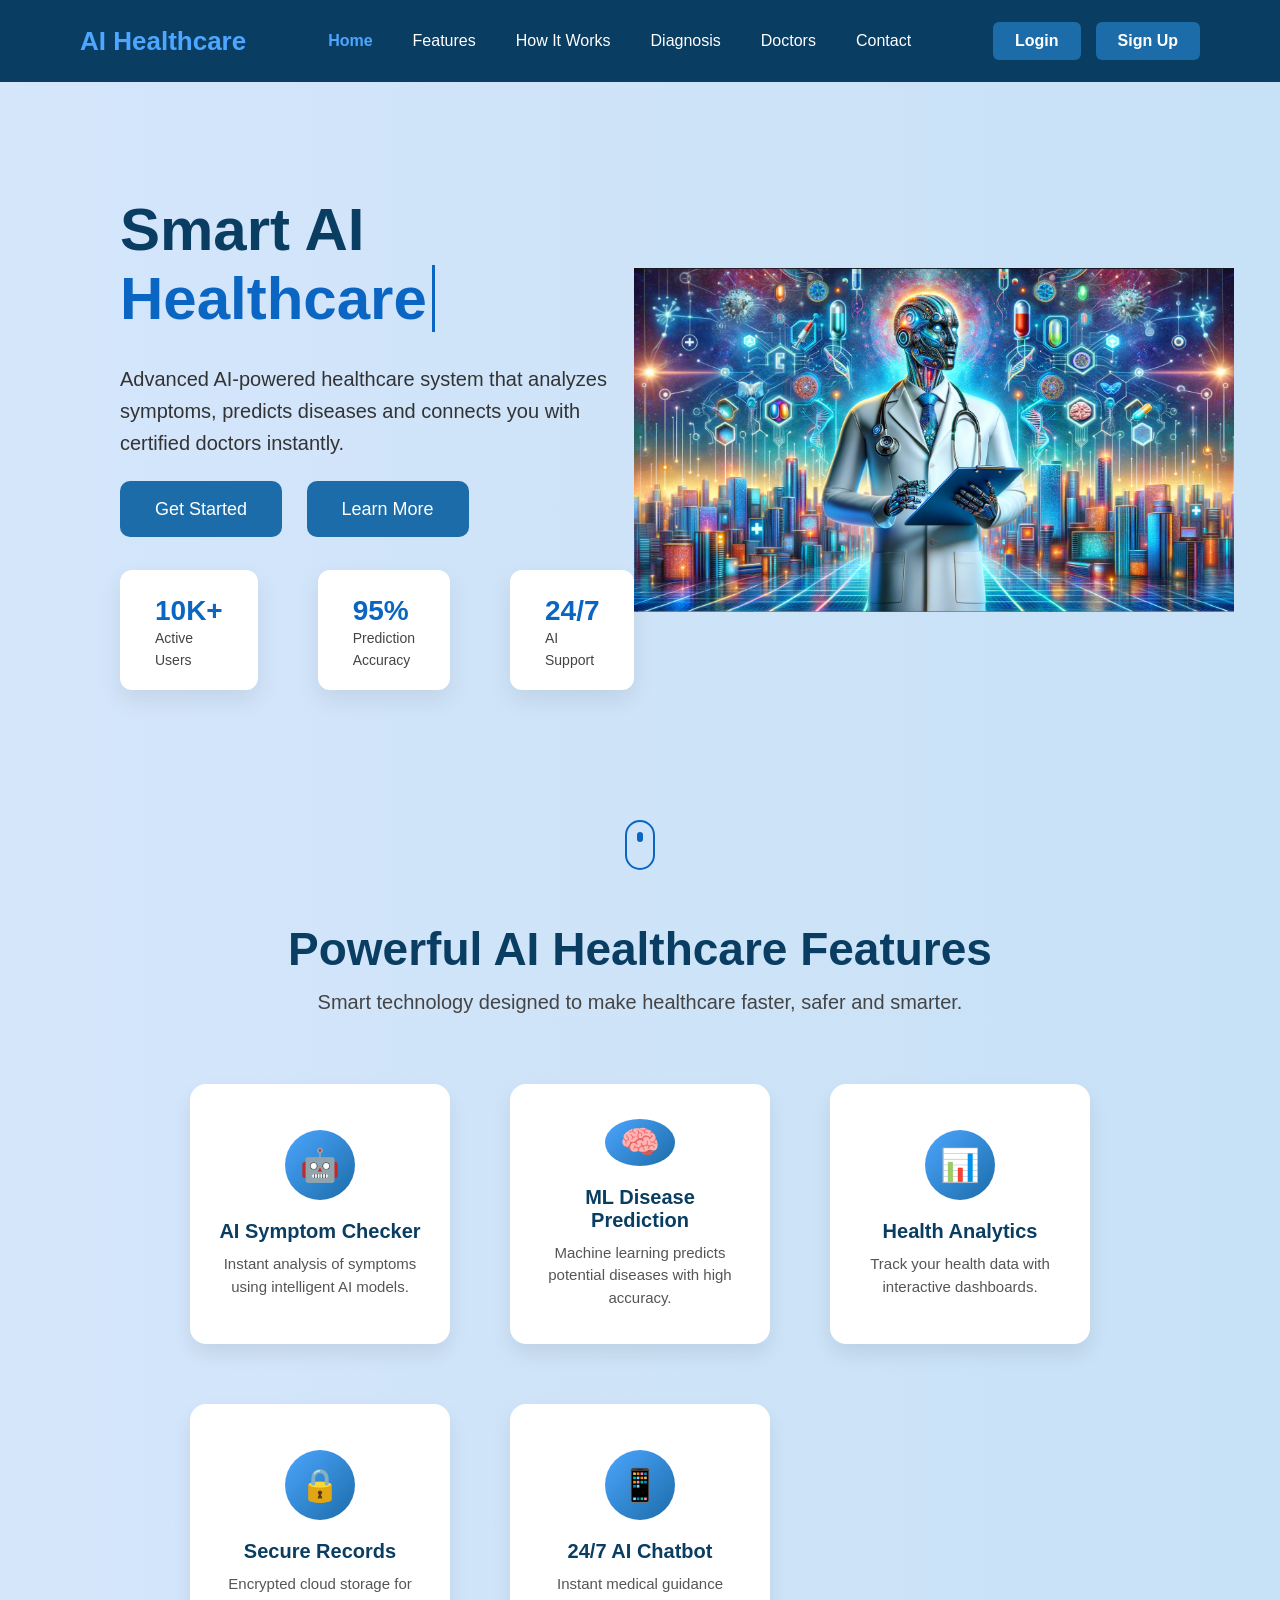
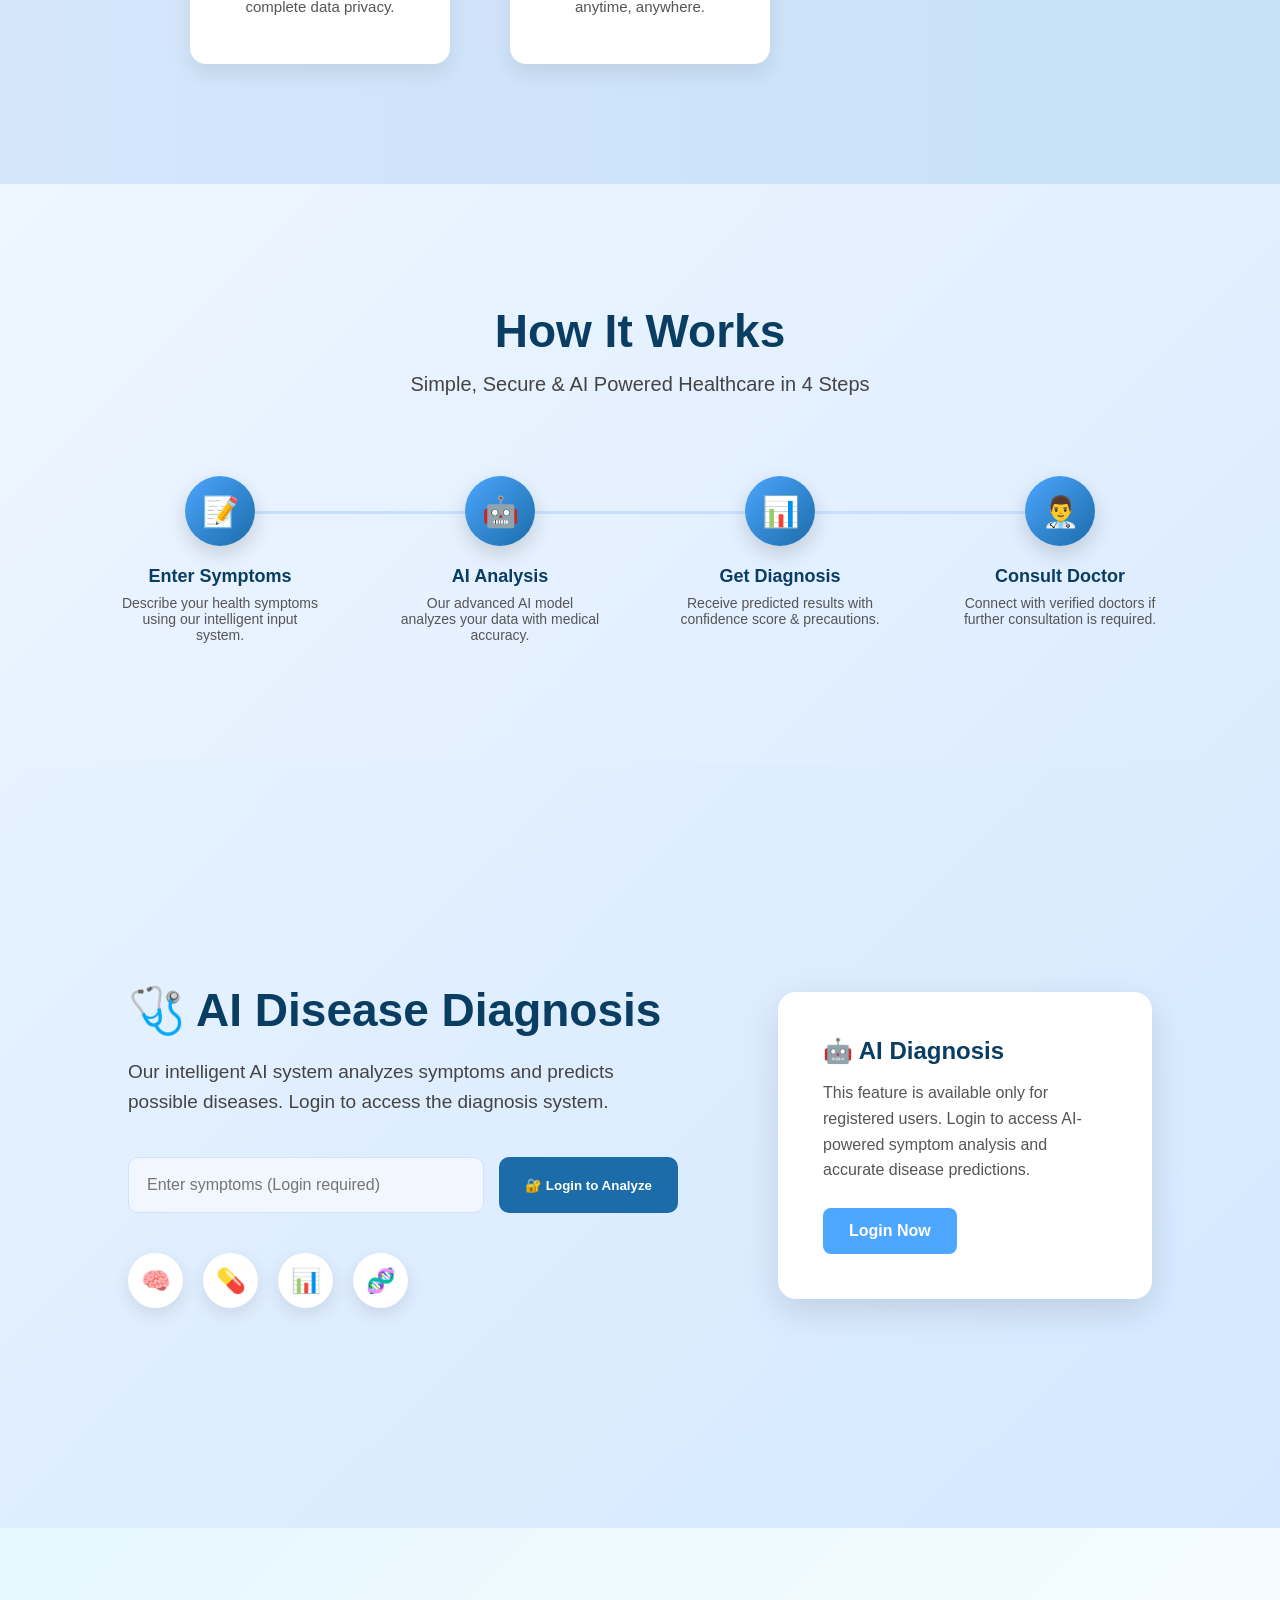
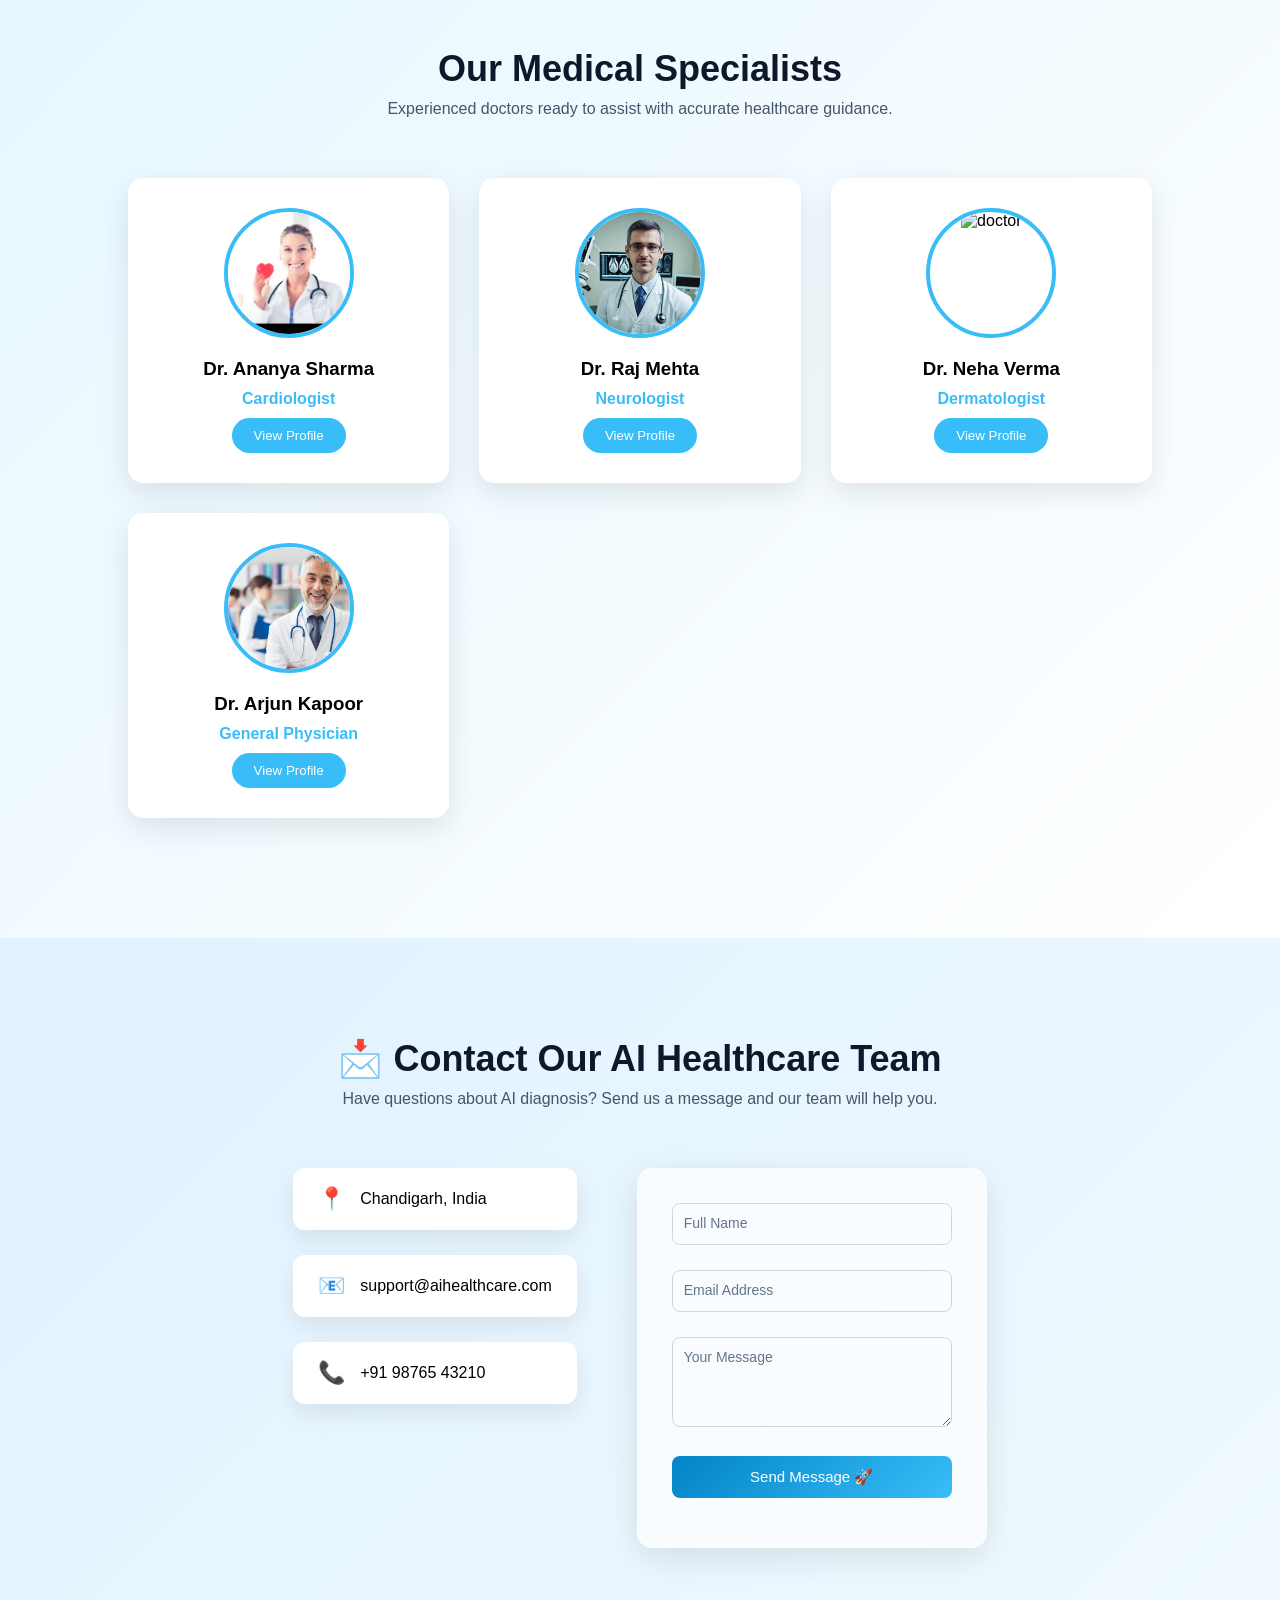
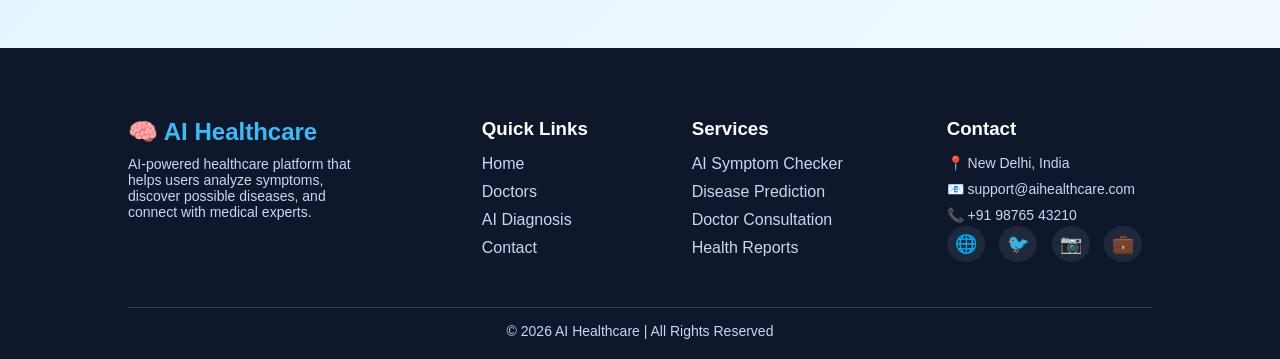
==== commit de34eaed: "Add responsive footer section with social icons and quick links" ====
--- a/index.html
+++ b/index.html
@@ -319,4 +319,78 @@
 </div>
 
 </section>
+<footer class="footer">
+
+<div class="footer-container">
+
+<div class="footer-section">
+
+<h2 class="footer-logo">🧠 AI Healthcare</h2>
+
+<p>
+AI-powered healthcare platform that helps users
+analyze symptoms, discover possible diseases,
+and connect with medical experts.
+</p>
+
+</div>
+
+
+<div class="footer-section">
+
+<h3>Quick Links</h3>
+
+<ul>
+<li><a href="#home">Home</a></li>
+<li><a href="#doctors">Doctors</a></li>
+<li><a href="#diagnosis">AI Diagnosis</a></li>
+<li><a href="#contact">Contact</a></li>
+</ul>
+
+</div>
+
+
+<div class="footer-section">
+
+<h3>Services</h3>
+
+<ul>
+<li>AI Symptom Checker</li>
+<li>Disease Prediction</li>
+<li>Doctor Consultation</li>
+<li>Health Reports</li>
+</ul>
+
+</div>
+
+
+<div class="footer-section">
+
+<h3>Contact</h3>
+
+<p>📍 New Delhi, India</p>
+<p>📧 support@aihealthcare.com</p>
+<p>📞 +91 98765 43210</p>
+
+<div class="social-icons">
+
+<a href="#">🌐</a>
+<a href="#">🐦</a>
+<a href="#">📷</a>
+<a href="#">💼</a>
+
+</div>
+
+</div>
+
+</div>
+
+
+<div class="footer-bottom">
+
+<p>© 2026 AI Healthcare | All Rights Reserved</p>
+
+</div>
+
+</footer>
 <script src="script.js"></script> </body> </html>
--- a/style.css
+++ b/style.css
@@ -754,3 +754,82 @@
 transform:translateY(0);
 }
 }
+
+.footer{
+background:#0f172a;
+color:#cbd5f5;
+padding:70px 10% 20px;
+}
+
+.footer-container{
+display:flex;
+flex-wrap:wrap;
+gap:60px;
+justify-content:space-between;
+}
+
+.footer-section{
+max-width:250px;
+}
+
+.footer-logo{
+color:#38bdf8;
+margin-bottom:10px;
+}
+
+.footer-section h3{
+margin-bottom:15px;
+color:white;
+}
+
+.footer-section ul{
+list-style:none;
+}
+
+.footer-section ul li{
+margin-bottom:10px;
+}
+
+.footer-section ul li a{
+text-decoration:none;
+color:#cbd5f5;
+transition:0.3s;
+}
+
+.footer-section ul li a:hover{
+color:#38bdf8;
+padding-left:5px;
+}
+
+.footer-section p{
+margin-bottom:10px;
+font-size:14px;
+}
+
+.social-icons{
+margin-top:10px;
+}
+
+.social-icons a{
+text-decoration:none;
+font-size:18px;
+margin-right:10px;
+background:#1e293b;
+padding:8px;
+border-radius:50%;
+transition:0.3s;
+}
+
+.social-icons a:hover{
+background:#38bdf8;
+color:#0f172a;
+transform:translateY(-4px);
+}
+
+.footer-bottom{
+text-align:center;
+margin-top:40px;
+padding-top:15px;
+border-top:1px solid #334155;
+font-size:14px;
+}
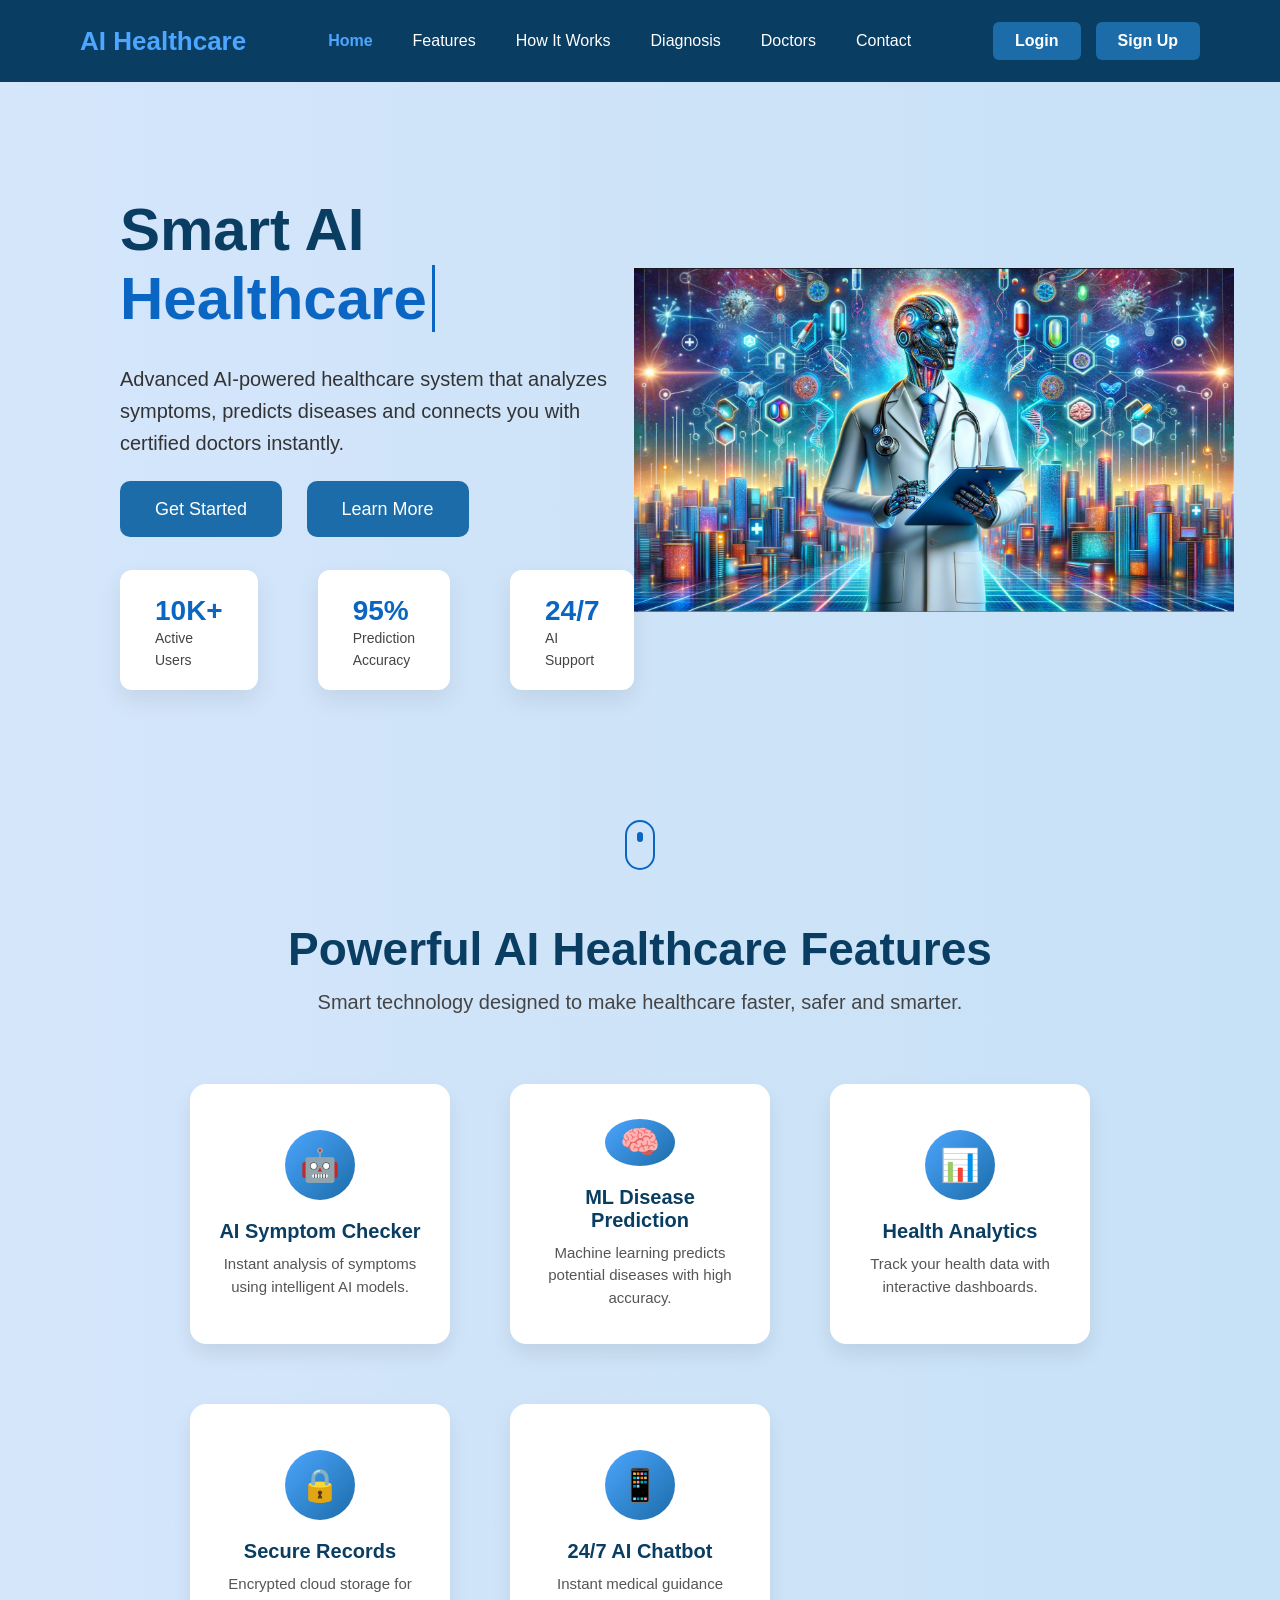
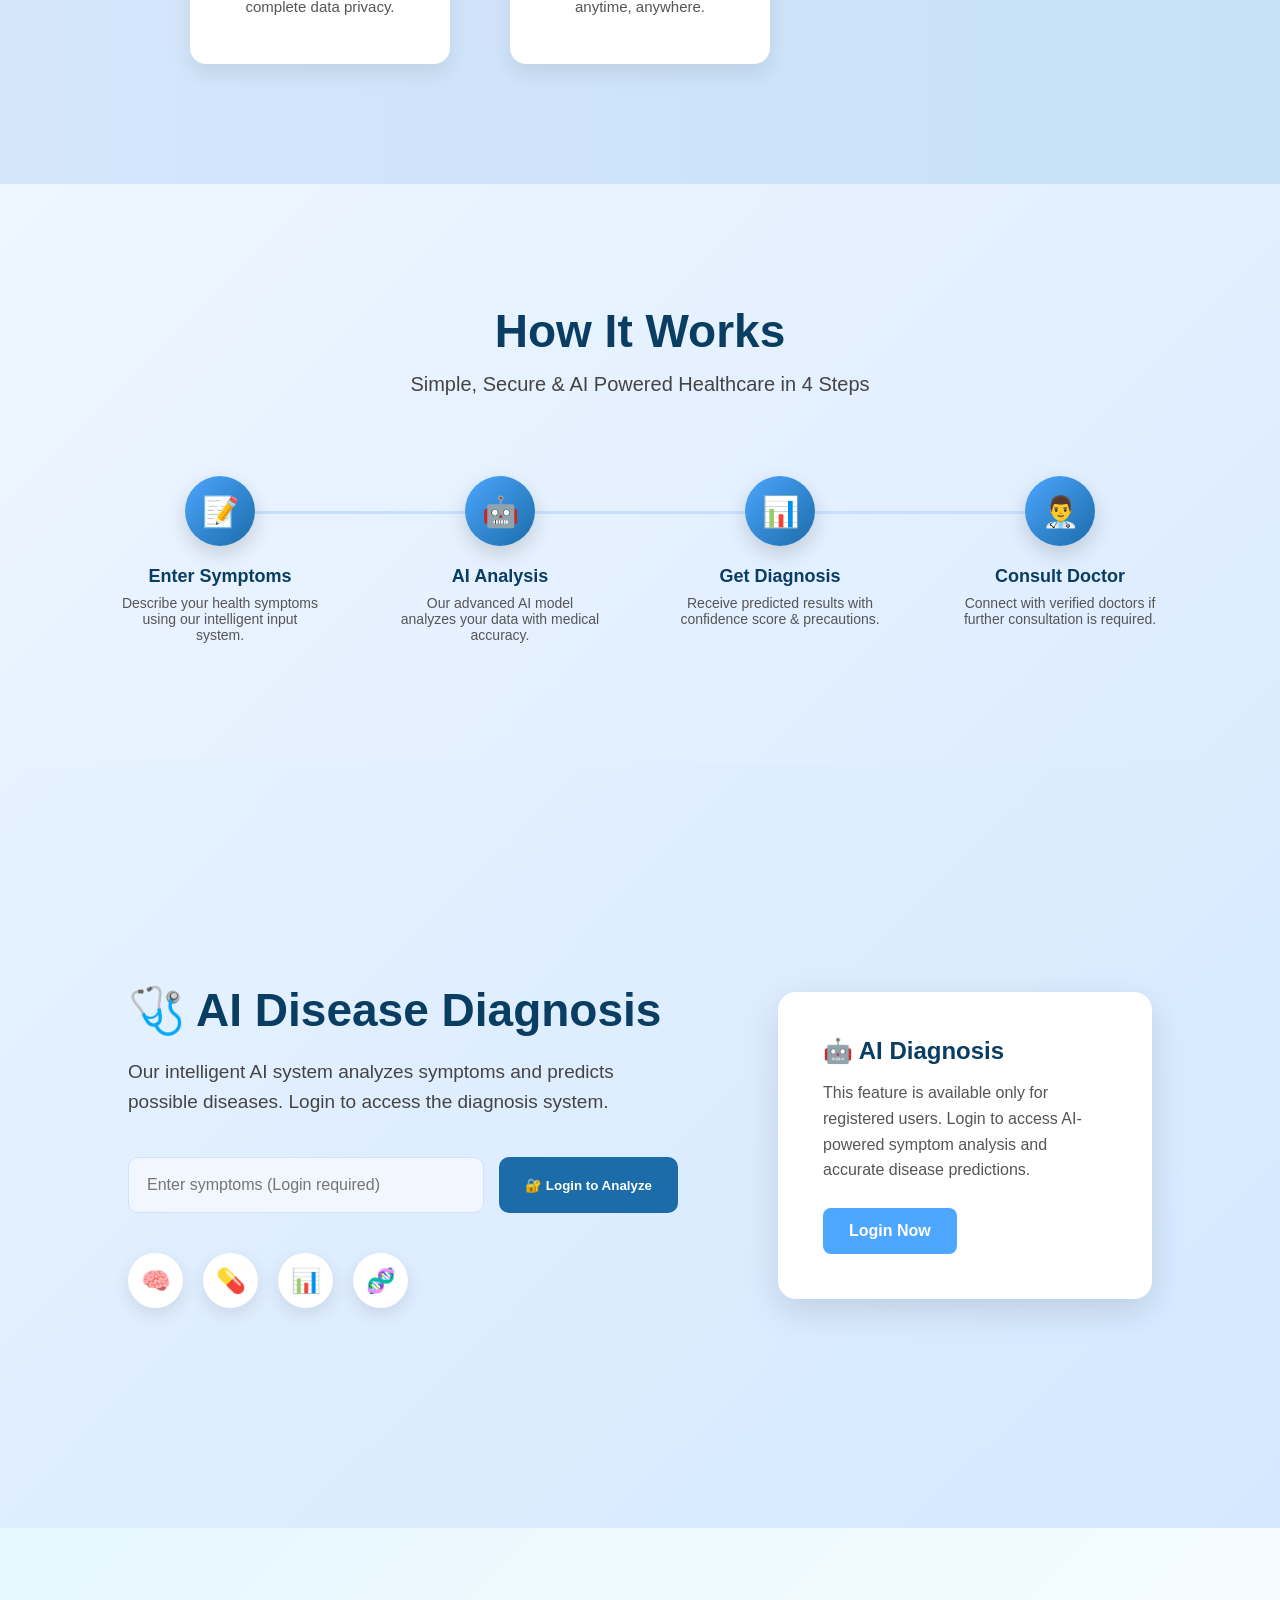
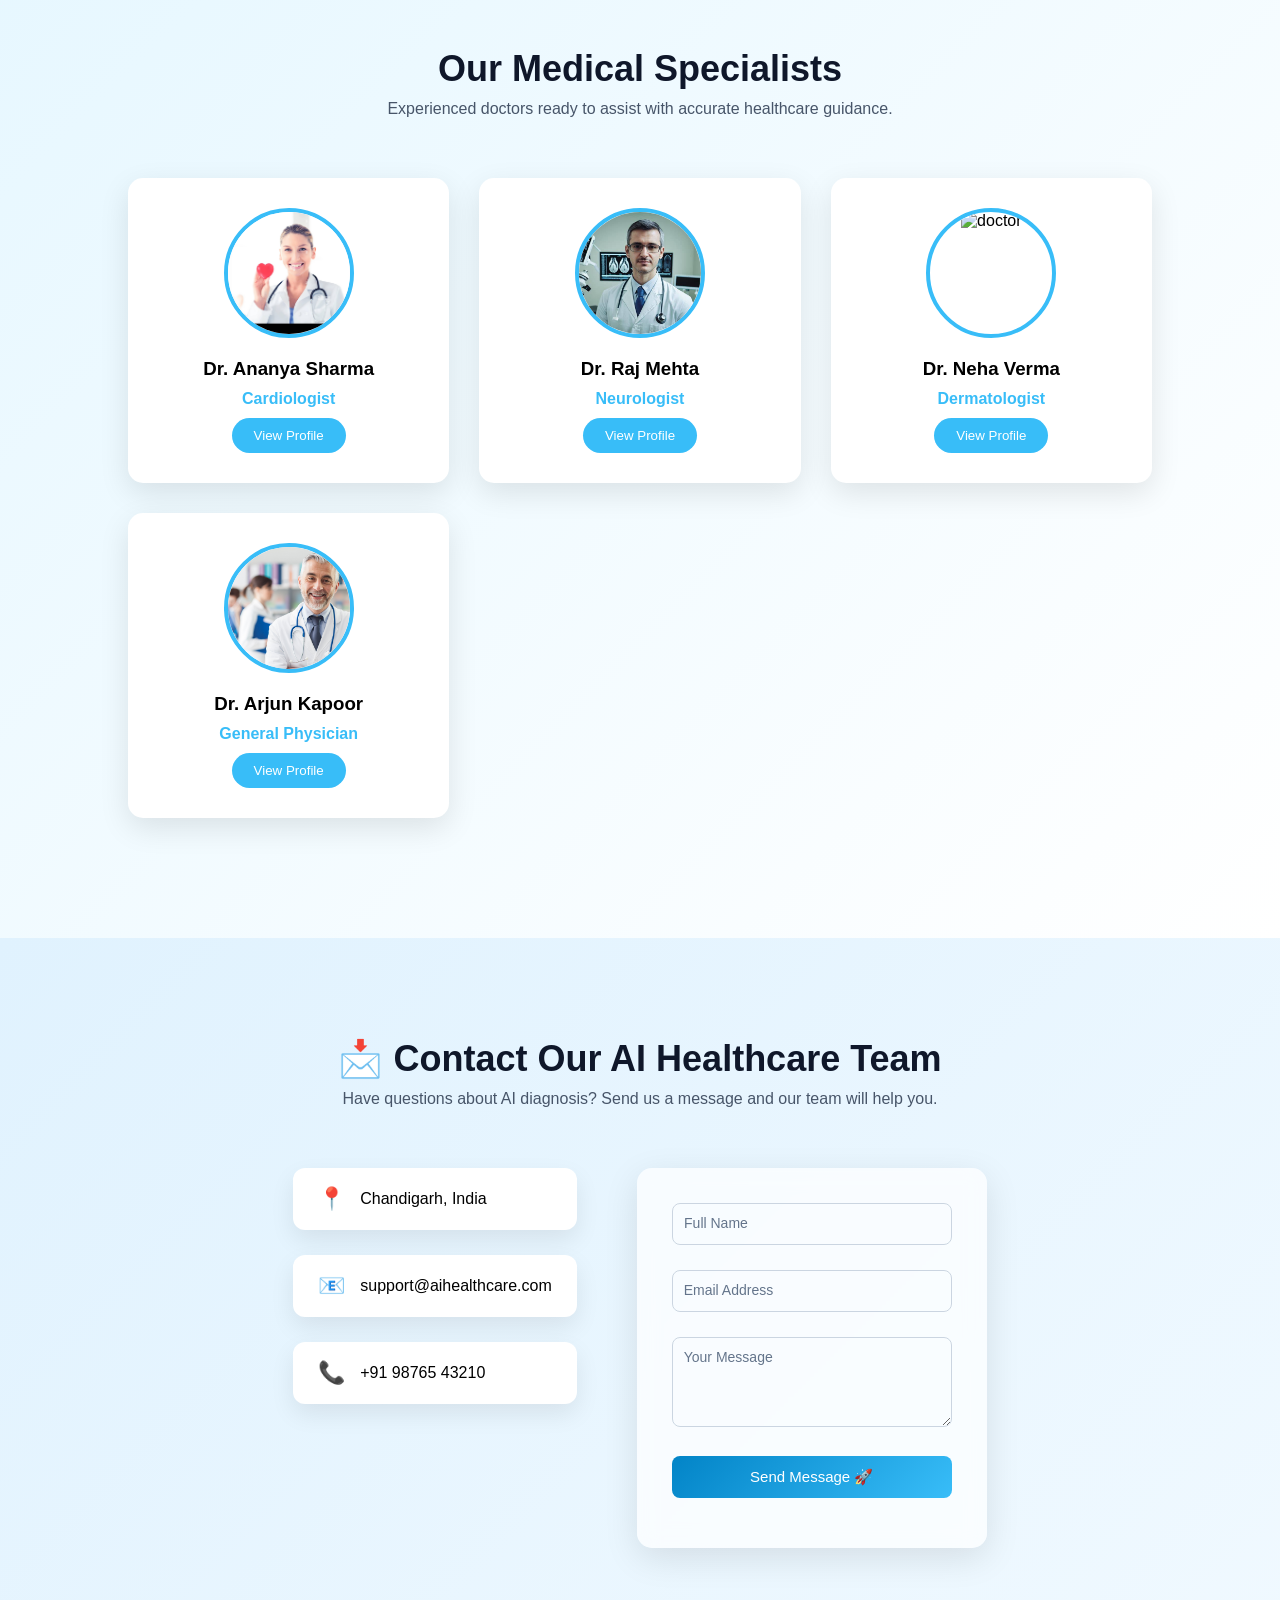
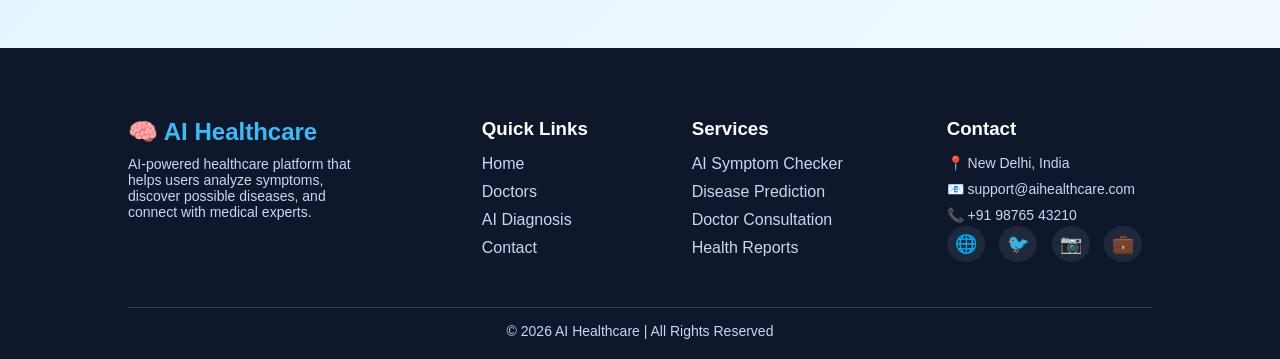
==== commit 145245bc: "Create login UI for AI Healthcare platform" ====
--- a/index.html
+++ b/index.html
@@ -20,8 +20,8 @@
     </ul>
 
     <div class="auth-buttons">
-        <a href="#" class="login">Login</a>
-        <a href="#" class="signup">Sign Up</a>
+        <a href="Login.html" class="login">Login</a>
+        <a href="Signup.html" class="signup">Sign Up</a>
     </div>
 </nav>
 <section class="home" id="home">
@@ -195,7 +195,7 @@
 accurate disease predictions.
 </p>
 
-<a href="login.html" class="diagnosis-login-btn">
+<a href="Login.html" class="diagnosis-login-btn">
 Login Now
 </a>
 
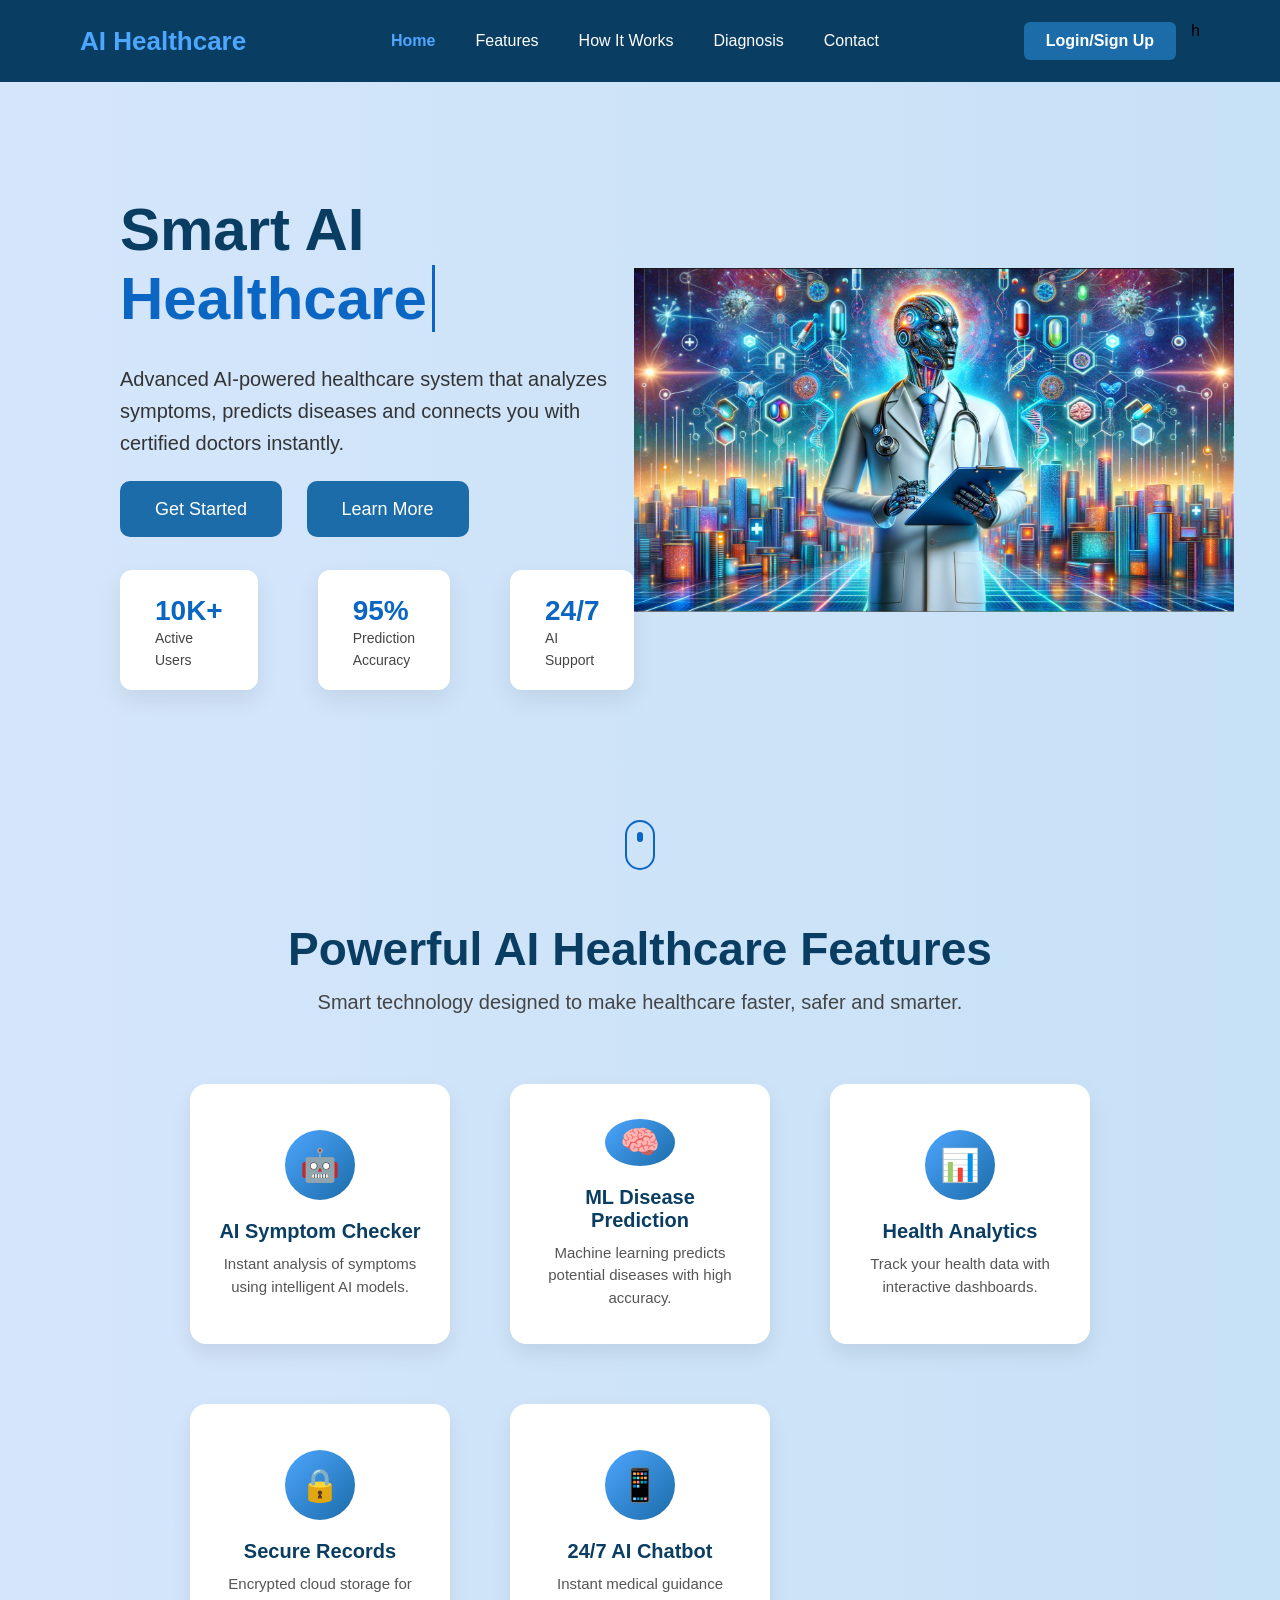
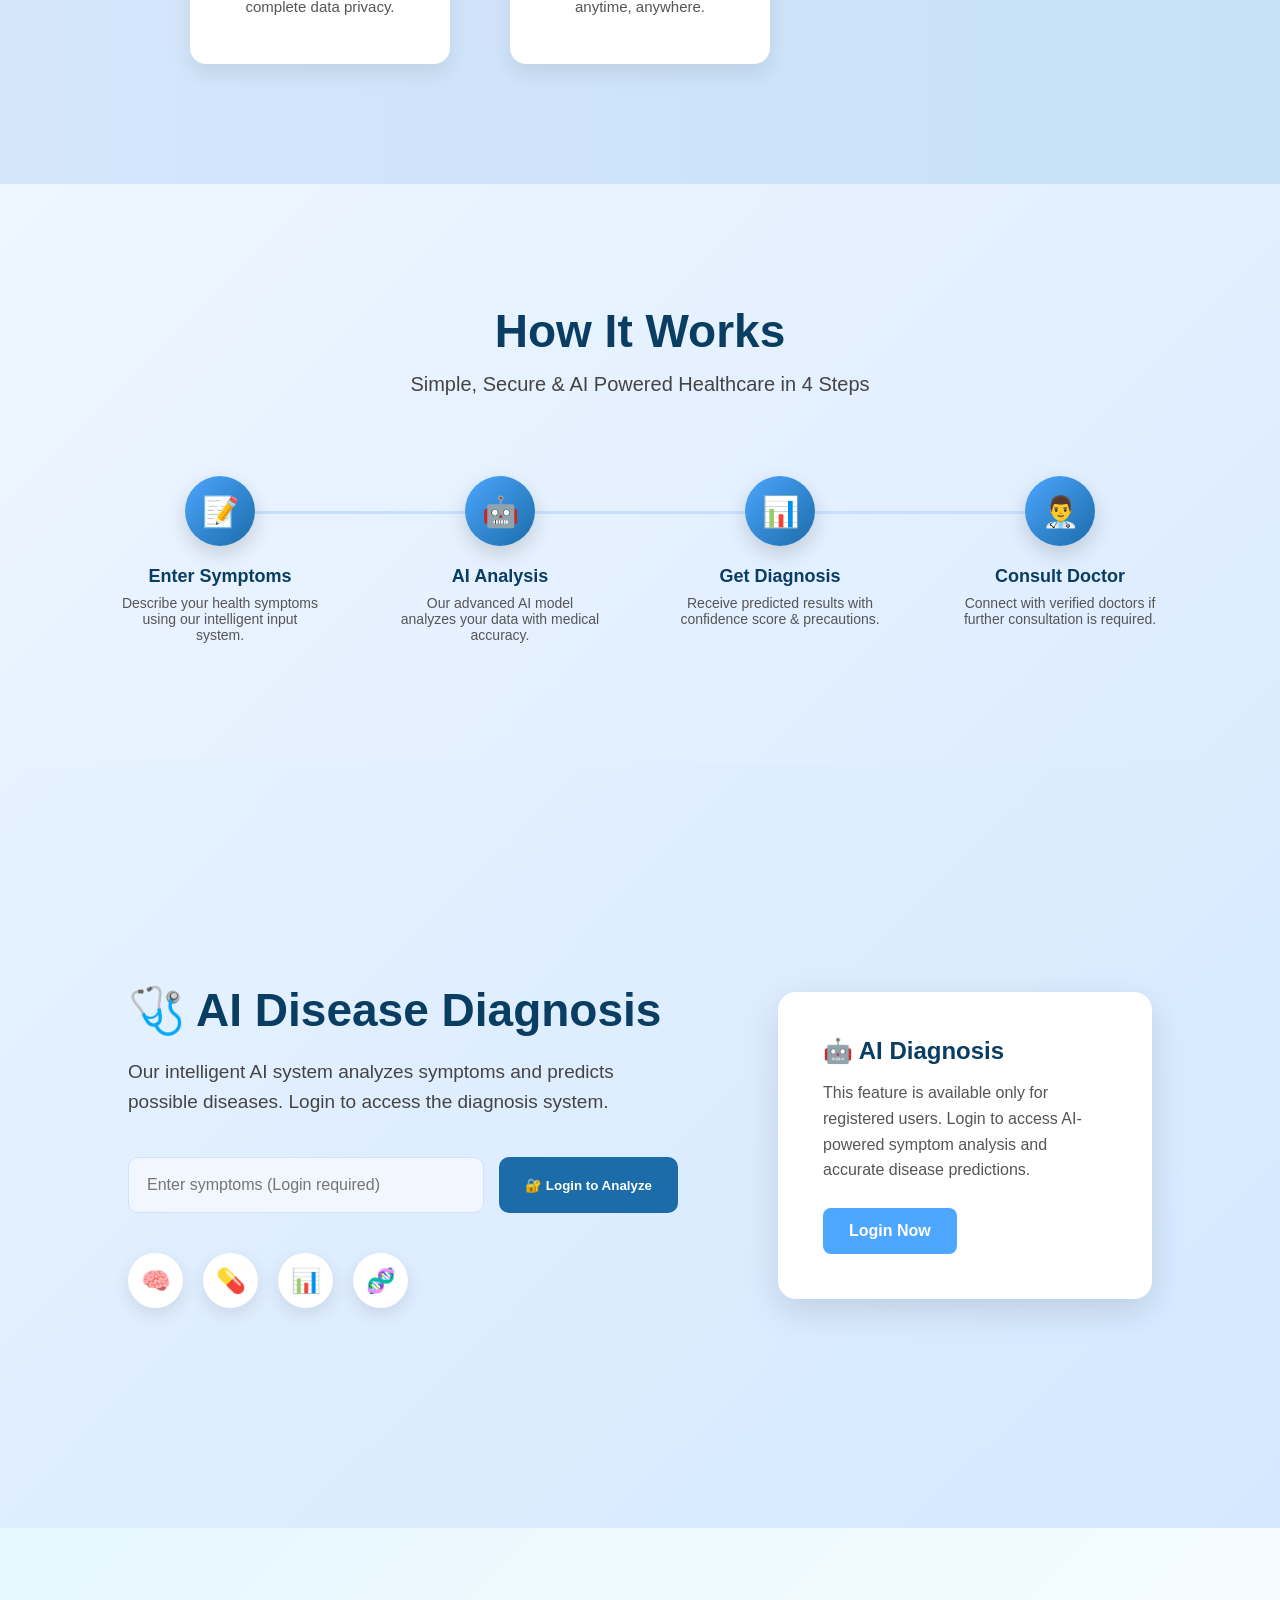
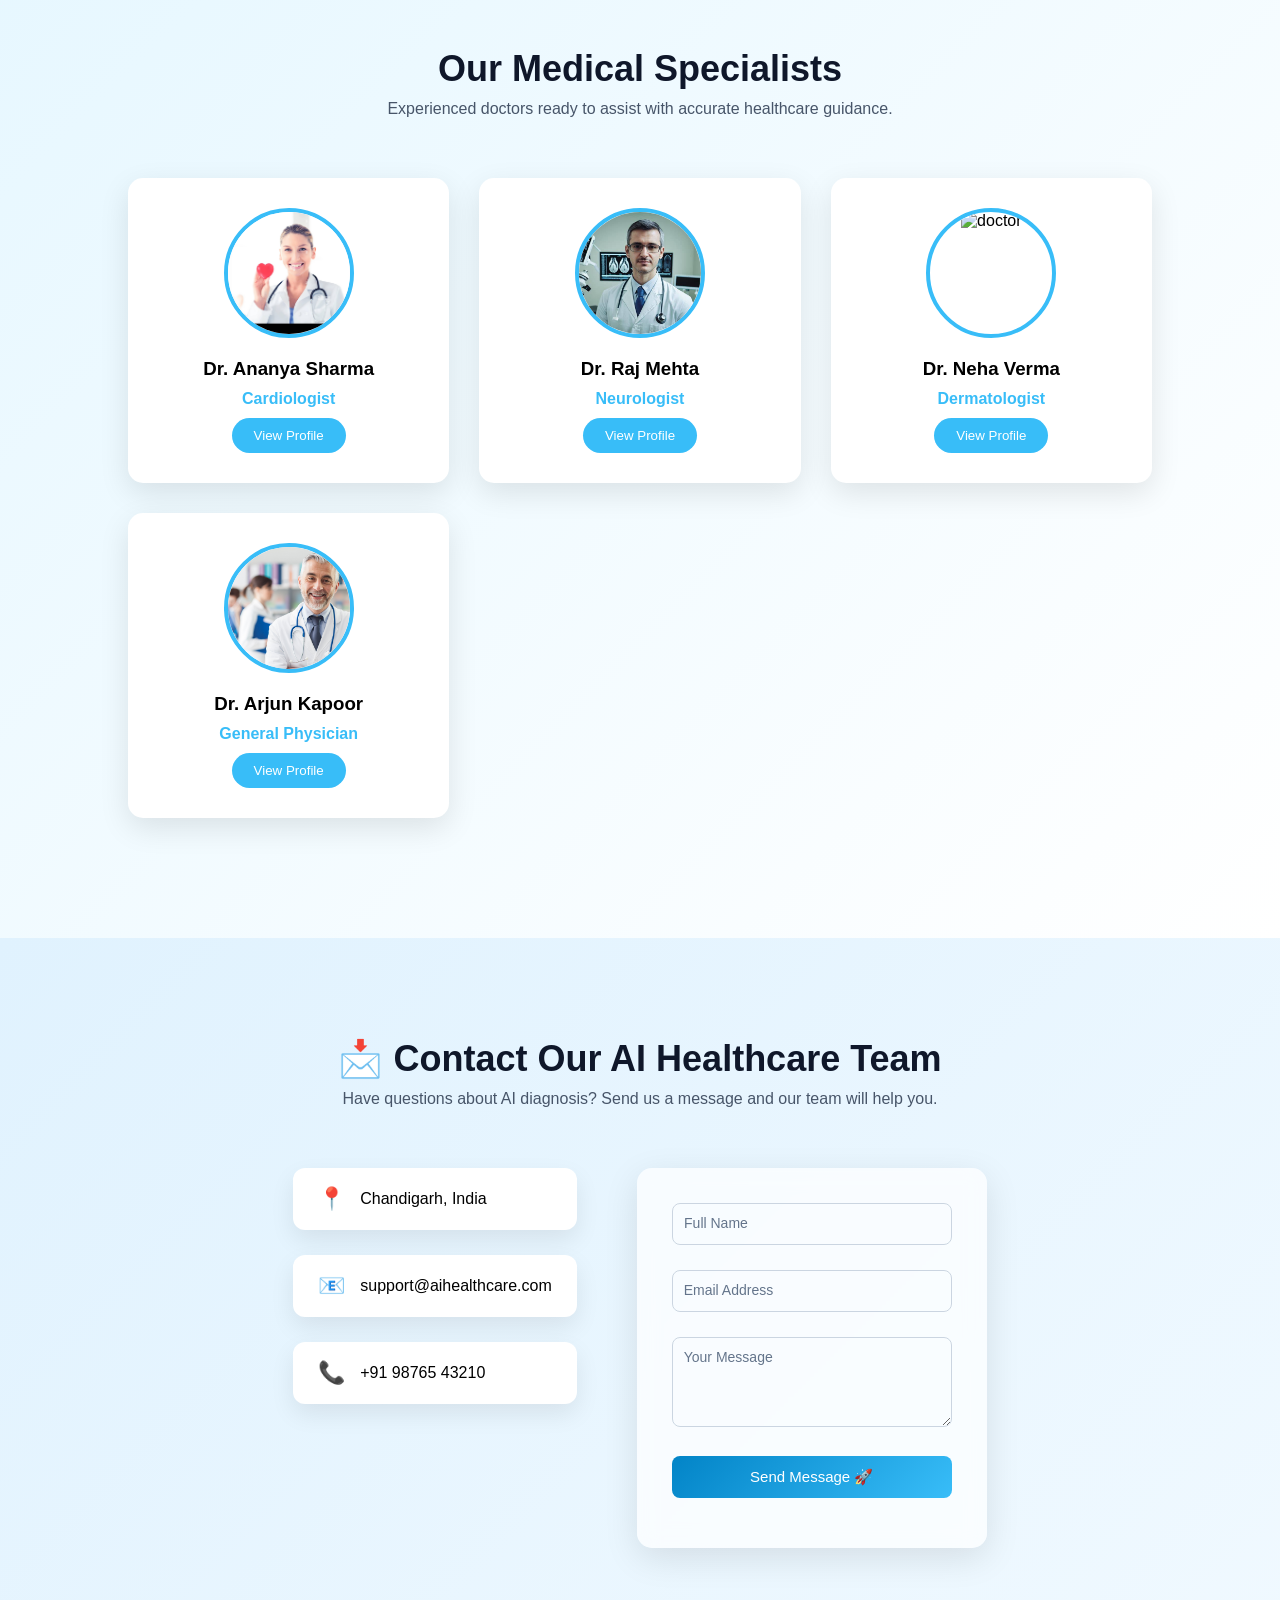
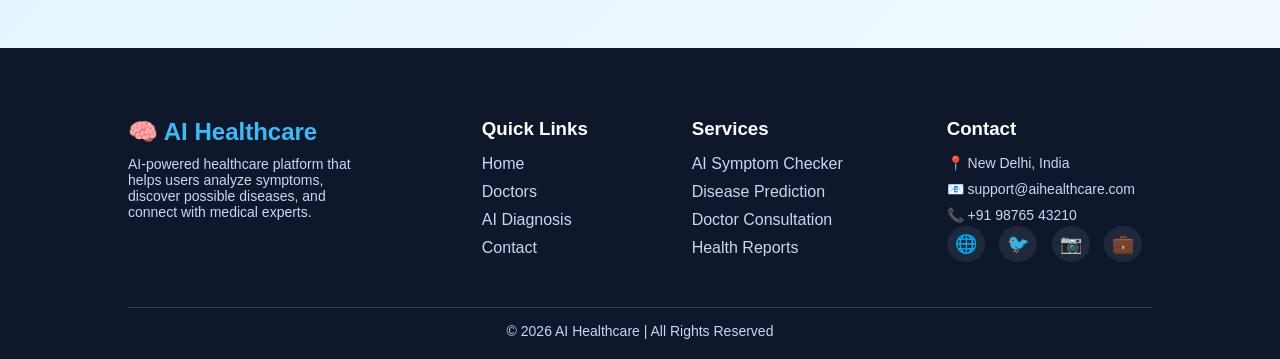
==== commit b6387bb1: "Add signup page with blue glassmorphism theme" ====
--- a/index.html
+++ b/index.html
@@ -15,13 +15,13 @@
         <li><a href="#features">Features</a></li>
         <li><a href="#how-it-works">How It Works</a></li>
         <li><a href="#diagnosis">Diagnosis</a></li>
-        <li><a href="#doctors">Doctors</a></li>
+        
         <li><a href="contact">Contact</a></li>
     </ul>
 
     <div class="auth-buttons">
-        <a href="Login.html" class="login">Login</a>
-        <a href="Signup.html" class="signup">Sign Up</a>
+        <a href="Login.html" class="login">Login/Sign Up</a>
+       h
     </div>
 </nav>
 <section class="home" id="home">
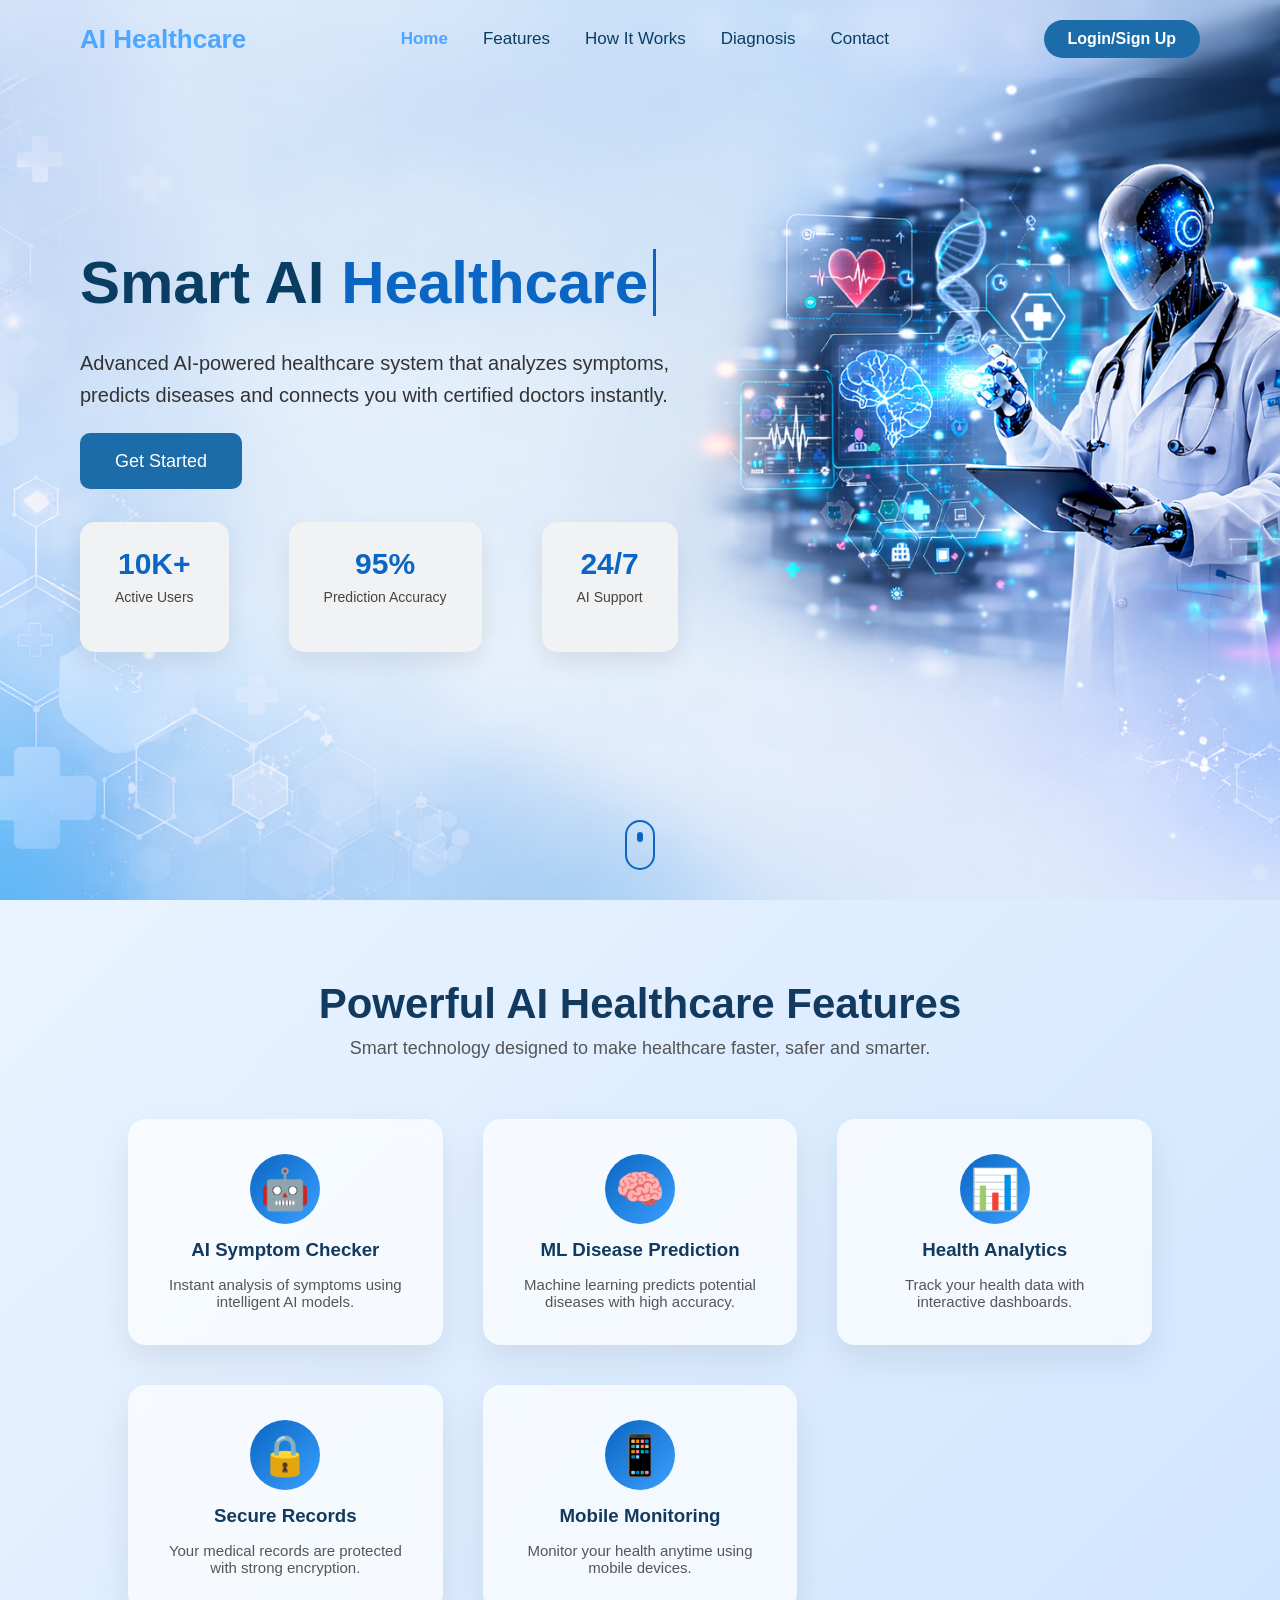
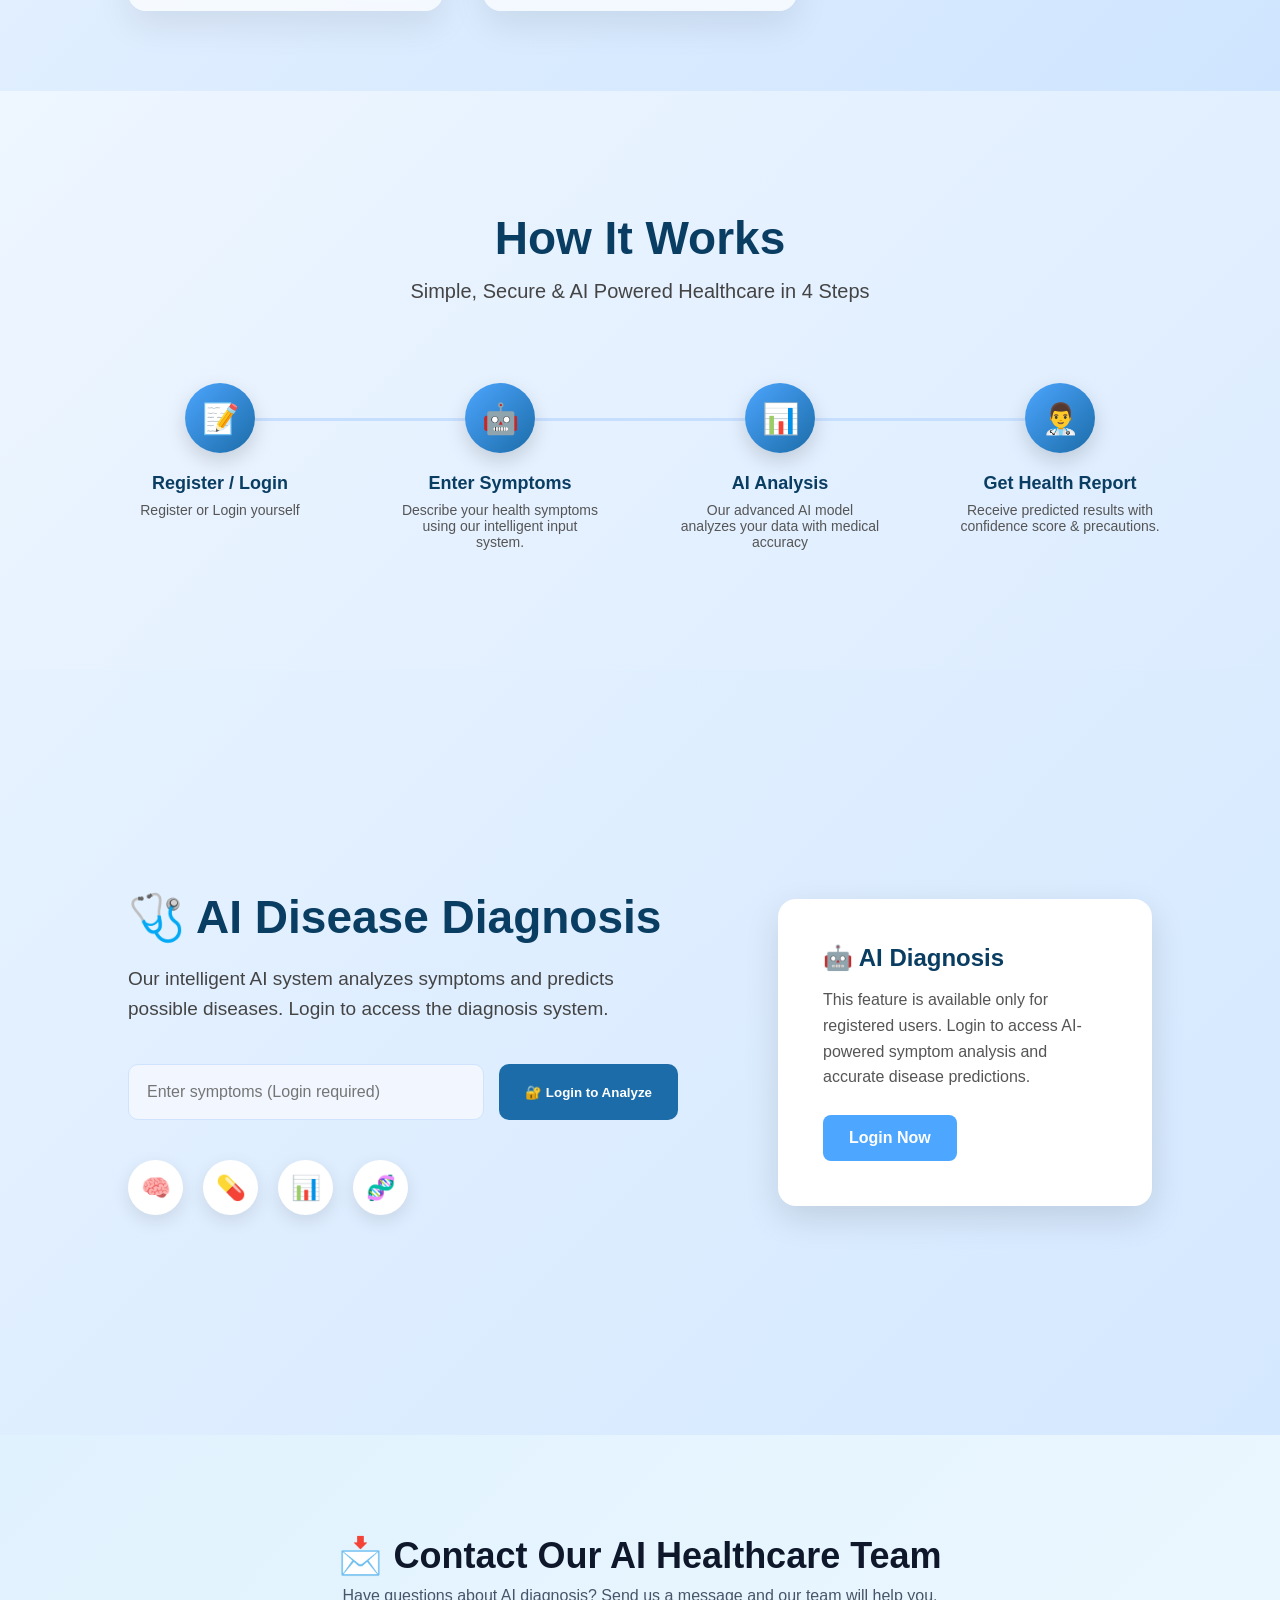
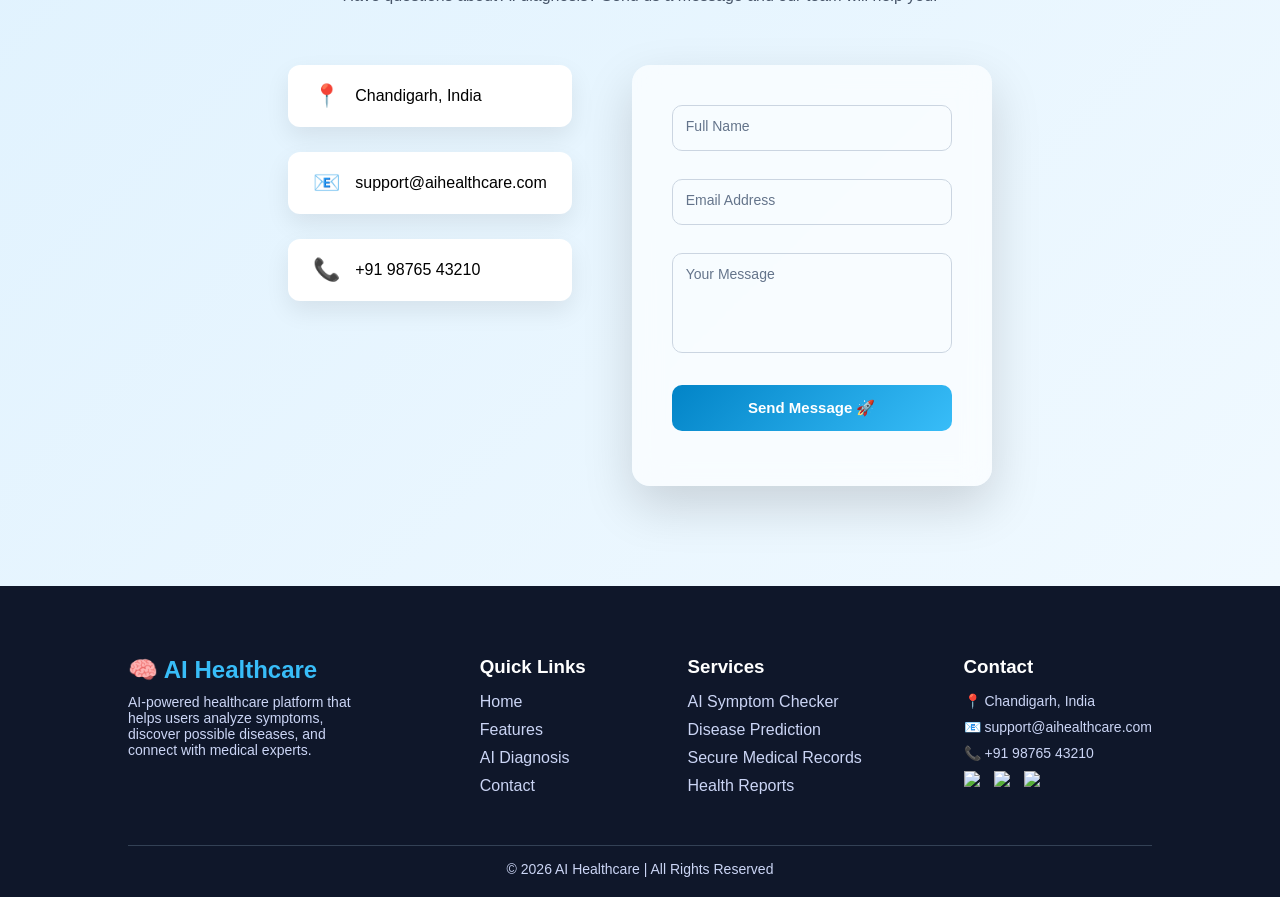
==== commit 828fce06: "Build user dashboard with profile, diagnosis, and reports integration" ====
--- a/index.html
+++ b/index.html
@@ -6,6 +6,7 @@
     <link rel="stylesheet" href="style.css">
 </head>
 <body>
+    
 
 <nav class="navbar">
     <div class="logo">AI Healthcare</div>
@@ -16,15 +17,16 @@
         <li><a href="#how-it-works">How It Works</a></li>
         <li><a href="#diagnosis">Diagnosis</a></li>
         
-        <li><a href="contact">Contact</a></li>
+        <li><a href="#contact">Contact</a></li>
     </ul>
 
     <div class="auth-buttons">
         <a href="Login.html" class="login">Login/Sign Up</a>
-       h
+       
     </div>
 </nav>
 <section class="home" id="home">
+   
 
     <div class="floating-shape shape1"></div>
     <div class="floating-shape shape2"></div>
@@ -40,10 +42,9 @@
             predicts diseases and connects you with certified doctors instantly.
         </p>
 
-        <div class="home-buttons">
-            <a href="#" class="btn primary-btn">Get Started</a>
-            <a href="#" class="btn secondary-btn">Learn More</a>
-        </div>
+       <div class="home-buttons">
+<a href="#features" class="btn primary-btn">Get Started</a>
+</div>
 
         <div class="hero-stats">
             <div class="stat">
@@ -61,53 +62,50 @@
         </div>
     </div>
 
-    <div class="home-image">
-        <img src="healthcare.png" alt="AI Healthcare">
-    </div>
 
     <div class="scroll-indicator"></div>
 
 </section>
 <section class="features" id="features">
-    <h2 class="section-title">Powerful AI Healthcare Features</h2>
-    <p class="section-subtitle">
-        Smart technology designed to make healthcare faster, safer and smarter.
-    </p>
-
-    <!-- FIXED CLASS NAME -->
-    <div class="features-container">
-
-        <div class="feature-card">
-            <div class="feature-icon">🤖</div>
-            <h3>AI Symptom Checker</h3>
-            <p>Instant analysis of symptoms using intelligent AI models.</p>
-        </div>
-
-        <div class="feature-card">
-            <div class="feature-icon">🧠</div>
-            <h3>ML Disease Prediction</h3>
-            <p>Machine learning predicts potential diseases with high accuracy.</p>
-        </div>
-
-        <div class="feature-card">
-            <div class="feature-icon">📊</div>
-            <h3>Health Analytics</h3>
-            <p>Track your health data with interactive dashboards.</p>
-        </div>
-
-        <div class="feature-card">
-            <div class="feature-icon">🔒</div>
-            <h3>Secure Records</h3>
-            <p>Encrypted cloud storage for complete data privacy.</p>
-        </div>
-
-        <div class="feature-card">
-            <div class="feature-icon">📱</div>
-            <h3>24/7 AI Chatbot</h3>
-            <p>Instant medical guidance anytime, anywhere.</p>
-        </div>
-
-    </div>
+
+<h1>Powerful AI Healthcare Features</h1>
+<p class="subtitle">
+Smart technology designed to make healthcare faster, safer and smarter.
+</p>
+
+<div class="feature-container">
+
+<div class="card">
+<div class="icon">🤖</div>
+<h3>AI Symptom Checker</h3>
+<p>Instant analysis of symptoms using intelligent AI models.</p>
+</div>
+
+<div class="card">
+<div class="icon">🧠</div>
+<h3>ML Disease Prediction</h3>
+<p>Machine learning predicts potential diseases with high accuracy.</p>
+</div>
+
+<div class="card">
+<div class="icon">📊</div>
+<h3>Health Analytics</h3>
+<p>Track your health data with interactive dashboards.</p>
+</div>
+
+<div class="card">
+<div class="icon">🔒</div>
+<h3>Secure Records</h3>
+<p>Your medical records are protected with strong encryption.</p>
+</div>
+
+<div class="card">
+<div class="icon">📱</div>
+<h3>Mobile Monitoring</h3>
+<p>Monitor your health anytime using mobile devices.</p>
+</div>
+
+</div>
 </section>
 
 
@@ -121,26 +119,26 @@
 
             <div class="step">
                 <div class="step-icon">📝</div>
+                <h3>Register / Login </h3>
+                <p> Register or Login yourself</p>
+            </div>
+
+            <div class="step">
+                <div class="step-icon">🤖</div>
                 <h3>Enter Symptoms</h3>
                 <p>Describe your health symptoms using our intelligent input system.</p>
             </div>
 
             <div class="step">
-                <div class="step-icon">🤖</div>
+                <div class="step-icon">📊</div>
                 <h3>AI Analysis</h3>
-                <p>Our advanced AI model analyzes your data with medical accuracy.</p>
-            </div>
-
-            <div class="step">
-                <div class="step-icon">📊</div>
-                <h3>Get Diagnosis</h3>
-                <p>Receive predicted results with confidence score & precautions.</p>
+                <p>Our advanced AI model analyzes your data with medical accuracy</p>
             </div>
 
             <div class="step">
                 <div class="step-icon">👨‍⚕️</div>
-                <h3>Consult Doctor</h3>
-                <p>Connect with verified doctors if further consultation is required.</p>
+                <h3>Get Health Report</h3>
+                <p>Receive predicted results with confidence score & precautions.</p>
             </div>
 
         </div>
@@ -166,6 +164,8 @@
 <input type="text" placeholder="Enter symptoms (Login required)" disabled>
 
 <button id="loginRedirectBtn">
+
+  
 🔐 Login to Analyze
 </button>
 
@@ -206,54 +206,7 @@
 </div>
 
 </section>
-<section class="doctors" id="doctors">
-
-<h2 class="doctors-title">Our Medical Specialists</h2>
-<p class="doctors-subtitle">
-Experienced doctors ready to assist with accurate healthcare guidance.
-</p>
-
-<div class="doctors-container">
-
-<div class="doctor-card">
-<div class="doctor-img">
-<img src="images/doctor1.jpg" alt="doctor">
-</div>
-<h3>Dr. Ananya Sharma</h3>
-<p class="speciality">Cardiologist</p>
-<button class="doctor-btn">View Profile</button>
-</div>
-
-<div class="doctor-card">
-<div class="doctor-img">
-<img src="images/doctor2.jpg" alt="doctor">
-</div>
-<h3>Dr. Raj Mehta</h3>
-<p class="speciality">Neurologist</p>
-<button class="doctor-btn">View Profile</button>
-</div>
-
-<div class="doctor-card">
-<div class="doctor-img">
-<img src="images/doctor3.jpg" alt="doctor">
-</div>
-<h3>Dr. Neha Verma</h3>
-<p class="speciality">Dermatologist</p>
-<button class="doctor-btn">View Profile</button>
-</div>
-
-<div class="doctor-card">
-<div class="doctor-img">
-<img src="images/doctor4.jpg" alt="doctor">
-</div>
-<h3>Dr. Arjun Kapoor</h3>
-<p class="speciality">General Physician</p>
-<button class="doctor-btn">View Profile</button>
-</div>
-
-</div>
-
-</section>
+
 <section class="contact" id="contact">
 
 <div class="contact-container">
@@ -342,7 +295,7 @@
 
 <ul>
 <li><a href="#home">Home</a></li>
-<li><a href="#doctors">Doctors</a></li>
+<li><a href="#features">Features</a></li>
 <li><a href="#diagnosis">AI Diagnosis</a></li>
 <li><a href="#contact">Contact</a></li>
 </ul>
@@ -357,7 +310,7 @@
 <ul>
 <li>AI Symptom Checker</li>
 <li>Disease Prediction</li>
-<li>Doctor Consultation</li>
+<li>Secure Medical Records</li>
 <li>Health Reports</li>
 </ul>
 
@@ -368,20 +321,18 @@
 
 <h3>Contact</h3>
 
-<p>📍 New Delhi, India</p>
+<p>📍 Chandigarh, India</p>
 <p>📧 support@aihealthcare.com</p>
 <p>📞 +91 98765 43210</p>
-
-<div class="social-icons">
-
-<a href="#">🌐</a>
-<a href="#">🐦</a>
-<a href="#">📷</a>
-<a href="#">💼</a>
-
-</div>
-
-</div>
+<div class="footer-socials">
+                <a href="#"><img src="https://img.icons8.com/ios-filled/24/0A3D62/facebook-new.png"/></a>
+                <a href="#"><img src="https://img.icons8.com/ios-filled/24/0A3D62/twitter.png"/></a>
+                <a href="#"><img src="https://img.icons8.com/ios-filled/24/0A3D62/linkedin.png"/></a>
+            </div>
+
+
+</div>
+
 
 </div>
 
--- a/style.css
+++ b/style.css
@@ -6,17 +6,38 @@
 }
 
 
-
 .navbar {
-    position: sticky;
+    position: fixed;
     top: 0;
+    width: 100%;
     z-index: 1000;
+
     display: flex;
     justify-content: space-between;
     align-items: center;
-    padding: 22px 80px;
-    background: #0A3D62;
-    box-shadow: 0 4px 20px rgba(0, 0, 0, 0.2);
+
+    padding: 20px 80px;
+
+    background: transparent;  
+    backdrop-filter: blur(10px); 
+}
+.nav-links {
+    list-style: none;
+    display: flex;
+    gap: 35px;
+    align-items: center;
+}
+
+.nav-links a {
+    text-decoration: none;
+    color: #0A3D62;
+    font-size: 17px;
+    font-weight: 500;
+    transition: 0.3s;
+}
+
+.nav-links a:hover {
+    color: #0a66c2;
 }
 
 .logo {
@@ -25,64 +46,51 @@
     color:  #4DA6FF;
 }
 
-.nav-links {
-    list-style: none;
-    display: flex;
-    gap: 40px;
-}
-
-.nav-links a {
-    text-decoration: none;
-    color: #ffffff;
-    font-size: 16px;
-    transition: 0.3s;
-}
-
-.nav-links a:hover {
-    color: #4DA6FF;
-}
+
 .auth-buttons {
     display: flex;
     gap: 15px;
 }
-
 .login {
     background: #1B6CA8;
-    padding: 10px 22px;
-    border-radius: 6px;
+    padding: 10px 24px;
+    border-radius: 25px;
     text-decoration: none;
     color: white;
-    font-weight: bold;
-    transition: 0.3s;}
-
-.signup {
-    background: #1B6CA8;
-    padding: 10px 22px;
-    border-radius: 6px;
-    text-decoration: none;
-    color: white;
-    font-weight: bold;
+    font-weight: 600;
     transition: 0.3s;
 }
+
 .login:hover {
-    background: #4DA6FF;
-}
-
-.signup:hover {
-    background: #4DA6FF;
+    background: #0A3D62;
 }
 
 /* ================= HOME ================= */
 
-.home {
-    display: flex;
-    justify-content: space-between;
-    align-items: center;
-    padding: 0 120px;
-    min-height: 80vh;
-     overflow:hidden;
-    background:linear-gradient(to right, #d5e6fb, #c7e1f6);
-}
+.home{
+    height:100vh;
+    display:flex;
+    align-items:center;
+    justify-content:flex-start;
+    padding-left:80px;
+    
+    background-image:url("bg.png"); 
+    background-size:cover;
+    background-position:center;
+    background-repeat:no-repeat;
+
+    
+
+    position:relative;
+    color:white;
+}
+.home-content{
+    max-width:650px;
+    z-index:2;
+    text-align:left;
+}
+
+
 
 .home-content{
     max-width:650px;
@@ -128,55 +136,65 @@
     background: #0A3D62;
 }
 
-.secondary-btn {
-     background: #1B6CA8;
-    color: white;
-    padding: 16px 30px;
-    border-radius: 8px;
-    text-decoration: none;
-    transition: 0.3s;
-   
-}
-
-.secondary-btn:hover {
-    background: #0A3D62;
-    color: white;
-}
-
-
-
-.hero-stats {
-    display: flex;
-    gap: 60px;
-    margin-top: 50px;
-    height:120px;
-}
-
-.stat {
-    background: white;
-    padding: 25px 35px;
-    border-radius: 12px;
-    box-shadow: 0 10px 25px rgba(0,0,0,0.08);
-}
-
-.stat h3 {
-    font-size: 28px;
-    color: #0a66c2;
-}
-
-.stat p {
-    font-size: 14px;
+
+
+
+
+.hero-stats{
+    display:flex;
+    gap:60px;
+    margin-top:50px;
+}
+
+.stat{
+    
+    padding:25px 35px;
+    border-radius:15px;
+    box-shadow:0 10px 25px rgba(0,0,0,0.08);
+    text-align:center;
+    transition:all 0.4s ease;
+    cursor:pointer;
+    height:130px;
+      background:rgb(241, 242, 243);
+    backdrop-filter: blur(10px);
+}
+
+.stat:hover{
+    transform:translateY(-10px) scale(1.05);
+    box-shadow:0 20px 40px rgba(0,0,0,0.15);
+}
+
+.stat h3{
+    font-size:30px;
+    color:#0a66c2;
+    margin-bottom:5px;
+    transition:0.3s;
+}
+
+.stat p{
+    font-size:14px;
     color:#444;
 }
+.stat:hover h3{
+    color:#1B6CA8;
+    text-shadow:0 0 10px rgba(10,102,194,0.5);
+}
+
+.stat{
+    animation:float 4s ease-in-out infinite;
+}
+
+@keyframes float{
+    0%{transform:translateY(0);}
+    50%{transform:translateY(-5px);}
+    100%{transform:translateY(0);}
+}
 /* SCROLL ANIMATION */
 
 
 
 
-.home-image img {
-    width: 600px;
-    animation: floatImage 4s ease-in-out infinite;
-}
+
 @keyframes typing {
     from { width: 0; }
     to { width: 100%; }
@@ -223,11 +241,7 @@
 
 
 
-.features {
-    padding: 120px 10%;
-    text-align: center;
-     background:linear-gradient(to right, #d5e6fb, #c7e1f6);
-}
+
 
 
 
@@ -244,76 +258,68 @@
     margin-bottom: 70px;
 }
 
-
-
-.features-container {
-    display: grid;
-    grid-template-columns: repeat(3, 260px);
-    justify-content: center;
-    gap: 60px;
-}
-
-
-.feature-card {
-    width: 260px;
-    height: 260px;
-    background: white;
-    border-radius: 16px;
-    padding: 35px 25px;
-    text-align: center;
-    box-shadow: 0 10px 20px rgba(0,0,0,0.08);
-    transition: transform 0.3s ease, box-shadow 0.3s ease;
-
-    display: flex;
-    flex-direction: column;
-    justify-content: center;
-    align-items: center;
-}
-
-
-
-.feature-card:hover {
-    transform: scale(1.02);
-    box-shadow: 0 18px 35px rgba(0,0,0,0.18);
-}
-
-
-
-.feature-icon {
-    font-size: 32px;
-    width: 70px;
-    height: 70px;
-    border-radius: 50%;
-    margin-bottom: 20px;
-
-    display: flex;
-    align-items: center;
-    justify-content: center;
-
-    background: linear-gradient(135deg,#4DA6FF,#1B6CA8);
-    color: white;
-}
-
-
-
-.feature-card h3 {
-    font-size: 20px;
-    margin-bottom: 10px;
-    color: #0A3D62;
-}
-
-
-
-.feature-card p {
-    font-size: 15px;
-    color: #555;
-    line-height: 1.5;
-}
-
-
-
-.feature-card:last-child {
-    grid-column: 2;
+.features{
+padding:80px 10%;
+text-align:center;
+background:linear-gradient(135deg,#eaf4ff,#cfe5ff);
+}
+
+.features h1{
+font-size:42px;
+color:#123a5e;
+margin-bottom:10px;
+}
+
+.subtitle{
+color:#555;
+margin-bottom:60px;
+font-size:18px;
+}
+
+.feature-container{
+display:grid;
+grid-template-columns:repeat(auto-fit,minmax(260px,1fr));
+gap:40px;
+}
+
+.card{
+background:rgba(255, 255, 255, 0.7);
+backdrop-filter:blur(10px);
+border-radius:18px;
+padding:35px;
+transition:0.4s;
+box-shadow:0 15px 35px rgba(0,0,0,0.08);
+cursor:pointer;
+}
+
+.card:hover{
+transform:translateY(-10px) scale(1.04);
+box-shadow:0 20px 50px rgba(0,0,0,0.15);
+}
+
+.icon{
+font-size:40px;
+margin-bottom:15px;
+background:linear-gradient(135deg,#0a66c2,#3ba0ff);
+color:white;
+width:70px;
+height:70px;
+display:flex;
+align-items:center;
+justify-content:center;
+border-radius:50%;
+margin-left:auto;
+margin-right:auto;
+}
+
+.card h3{
+margin:15px 0;
+color:#123a5e;
+}
+
+.card p{
+color:#555;
+font-size:15px;
 }
 
 /* ================= HOW IT WORKS ================= */
@@ -548,78 +554,7 @@
 font-weight:bold;
 }
 
-.doctors{
-padding:120px 10%;
-background:linear-gradient(135deg,#e6f7ff,#ffffff);
-text-align:center;
-}
-
-.doctors-title{
-font-size:36px;
-color:#0f172a;
-margin-bottom:10px;
-}
-
-.doctors-subtitle{
-color:#475569;
-margin-bottom:60px;
-}
-
-.doctors-container{
-display:grid;
-grid-template-columns:repeat(auto-fit,minmax(250px,1fr));
-gap:30px;
-}
-
-.doctor-card{
-background:white;
-padding:30px;
-border-radius:15px;
-box-shadow:0 10px 30px rgba(0,0,0,0.1);
-transition:0.4s;
-}
-
-.doctor-card:hover{
-transform:translateY(-10px) scale(1.02);
-box-shadow:0 20px 40px rgba(0,0,0,0.15);
-}
-
-.doctor-img{
-width:130px;
-height:130px;
-margin:auto;
-margin-bottom:20px;
-border-radius:50%;
-overflow:hidden;
-border:4px solid #38bdf8;
-}
-
-.doctor-img img{
-width:100%;
-height:100%;
-object-fit:cover;
-}
-
-.speciality{
-color:#38bdf8;
-margin:10px 0;
-font-weight:600;
-}
-
-.doctor-btn{
-padding:10px 22px;
-border:none;
-background:#38bdf8;
-color:white;
-border-radius:25px;
-cursor:pointer;
-transition:0.3s;
-}
-
-.doctor-btn:hover{
-background:#0284c7;
-transform:scale(1.05);
-}
+
 
 .contact{
 padding:100px 10%;
@@ -672,36 +607,60 @@
 .info-card span{
 font-size:22px;
 }
-
 .contact-form-box{
-background:rgba(255,255,255,0.7);
-backdrop-filter:blur(10px);
-padding:35px;
-border-radius:15px;
-width:350px;
-box-shadow:0 10px 35px rgba(0,0,0,0.1);
+background:rgba(255,255,255,0.65);
+backdrop-filter:blur(14px);
+padding:40px;
+border-radius:18px;
+width:360px;
+box-shadow:0 20px 50px rgba(0,0,0,0.15);
+transition:0.4s;
+animation:formFloat 6s ease-in-out infinite;
+}
+
+.contact-form-box:hover{
+transform:translateY(-6px);
+box-shadow:0 30px 70px rgba(0,0,0,0.2);
+}
+
+@keyframes formFloat{
+0%{transform:translateY(0)}
+50%{transform:translateY(-8px)}
+100%{transform:translateY(0)}
 }
 
 .input-group{
 position:relative;
-margin-bottom:25px;
+margin-bottom:28px;
 }
 
 .input-group input,
 .input-group textarea{
 width:100%;
-padding:12px;
+padding:14px;
 border:1px solid #cbd5e1;
-border-radius:8px;
+border-radius:10px;
 outline:none;
 font-size:14px;
 background:transparent;
+transition:0.3s;
+}
+
+.input-group input:focus,
+.input-group textarea:focus{
+border-color:#0284c7;
+box-shadow:0 0 8px rgba(2,132,199,0.3);
+}
+
+.input-group textarea{
+resize:none;
+height:100px;
 }
 
 .input-group label{
 position:absolute;
-top:12px;
-left:12px;
+top:13px;
+left:14px;
 color:#64748b;
 font-size:14px;
 transition:0.3s;
@@ -713,28 +672,58 @@
 .input-group input:valid + label,
 .input-group textarea:valid + label{
 top:-10px;
-left:10px;
+left:12px;
 background:white;
-padding:0 5px;
+padding:0 6px;
 font-size:12px;
 color:#0284c7;
+border-radius:4px;
 }
 
 .contact-btn{
 width:100%;
-padding:12px;
+padding:14px;
 border:none;
-border-radius:8px;
+border-radius:10px;
 background:linear-gradient(135deg,#0284c7,#38bdf8);
 color:white;
 font-size:15px;
+font-weight:bold;
 cursor:pointer;
-transition:0.3s;
+transition:0.35s;
+position:relative;
+overflow:hidden;
 }
 
 .contact-btn:hover{
-transform:scale(1.05);
-box-shadow:0 10px 25px rgba(0,0,0,0.2);
+transform:translateY(-3px);
+box-shadow:0 15px 30px rgba(0,0,0,0.25);
+}
+
+.contact-btn:active{
+transform:scale(0.96);
+}
+
+/* Button Shine Animation */
+
+.contact-btn::before{
+content:"";
+position:absolute;
+top:0;
+left:-100%;
+width:100%;
+height:100%;
+background:linear-gradient(
+120deg,
+transparent,
+rgba(255,255,255,0.5),
+transparent
+);
+transition:0.6s;
+}
+
+.contact-btn:hover::before{
+left:100%;
 }
 
 #successMessage{
@@ -799,6 +788,19 @@
 .footer-section ul li a:hover{
 color:#38bdf8;
 padding-left:5px;
+}
+.footer-socials {
+    margin-top: 10px;
+}
+
+.footer-socials a {
+    margin-right: 10px;
+    display: inline-block;
+    transition: 0.3s;
+}
+
+.footer-socials a:hover img {
+    transform: scale(1.2);
 }
 
 .footer-section p{
